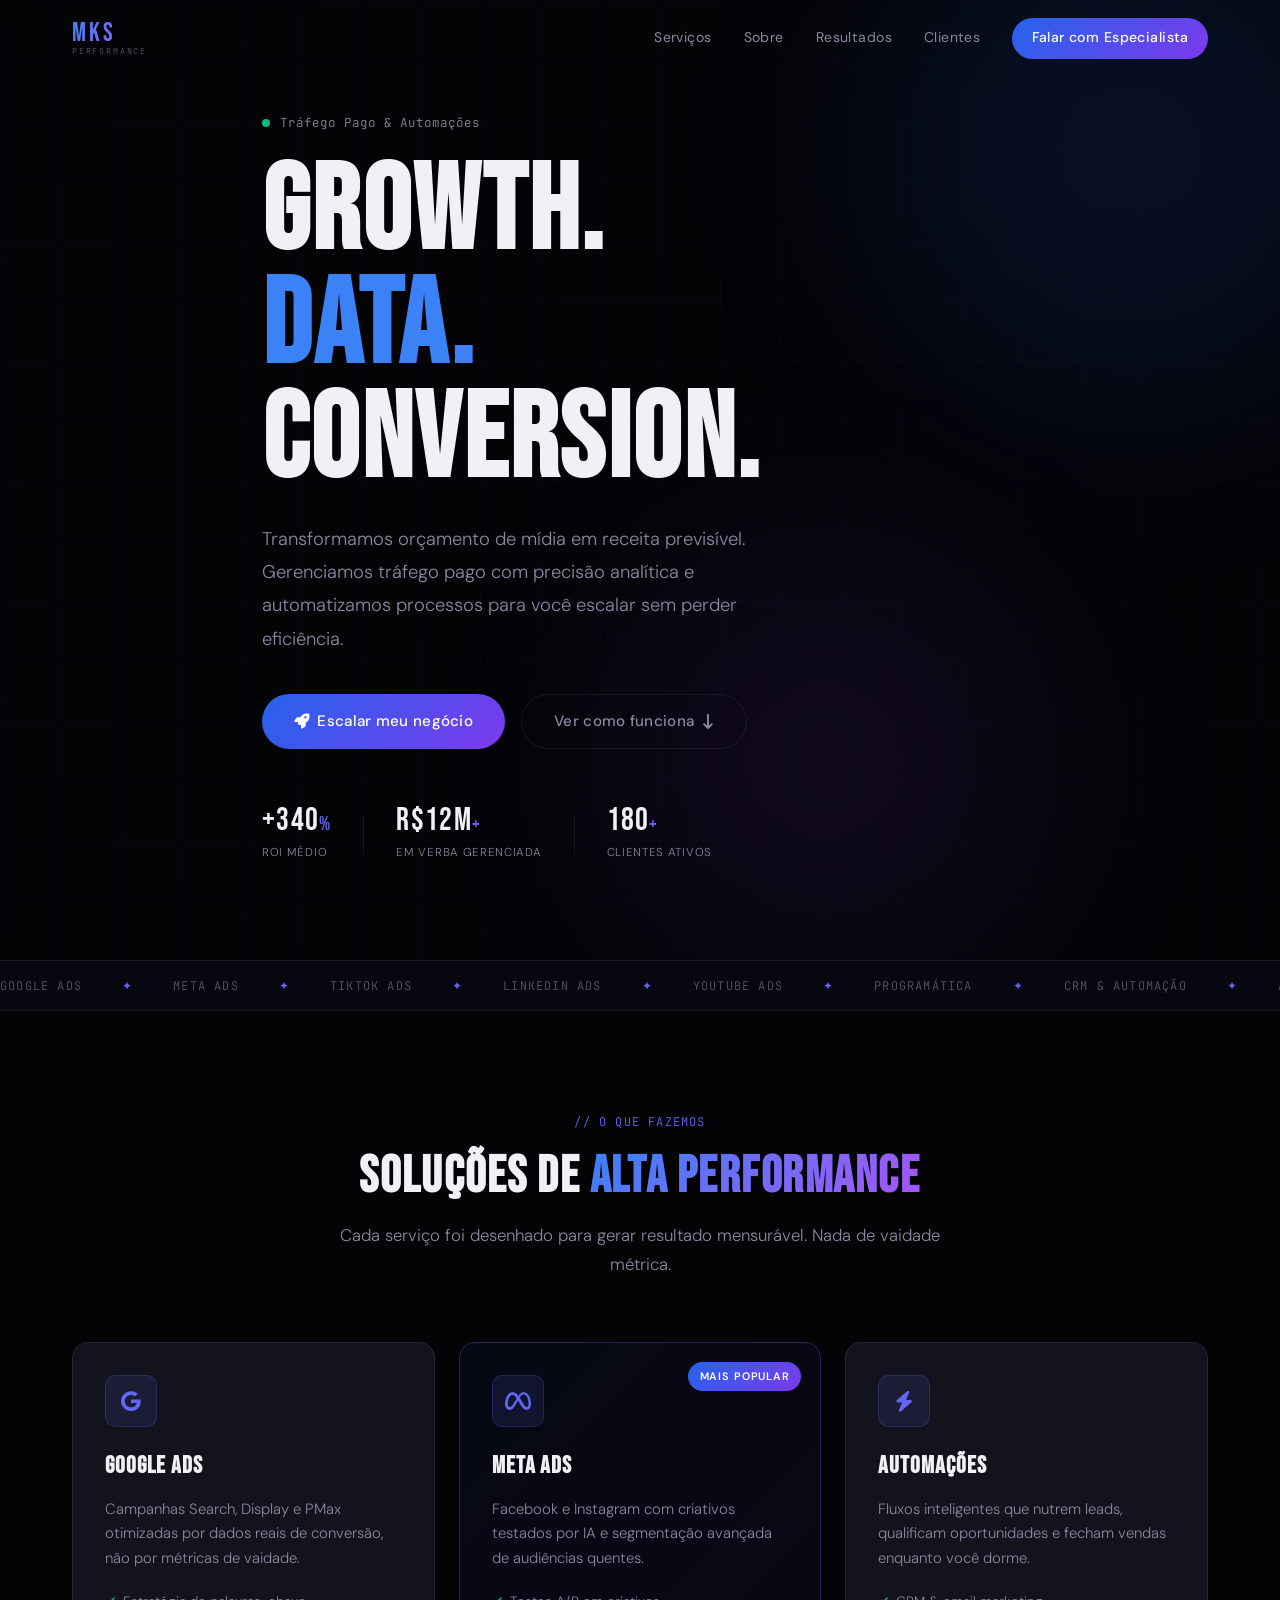
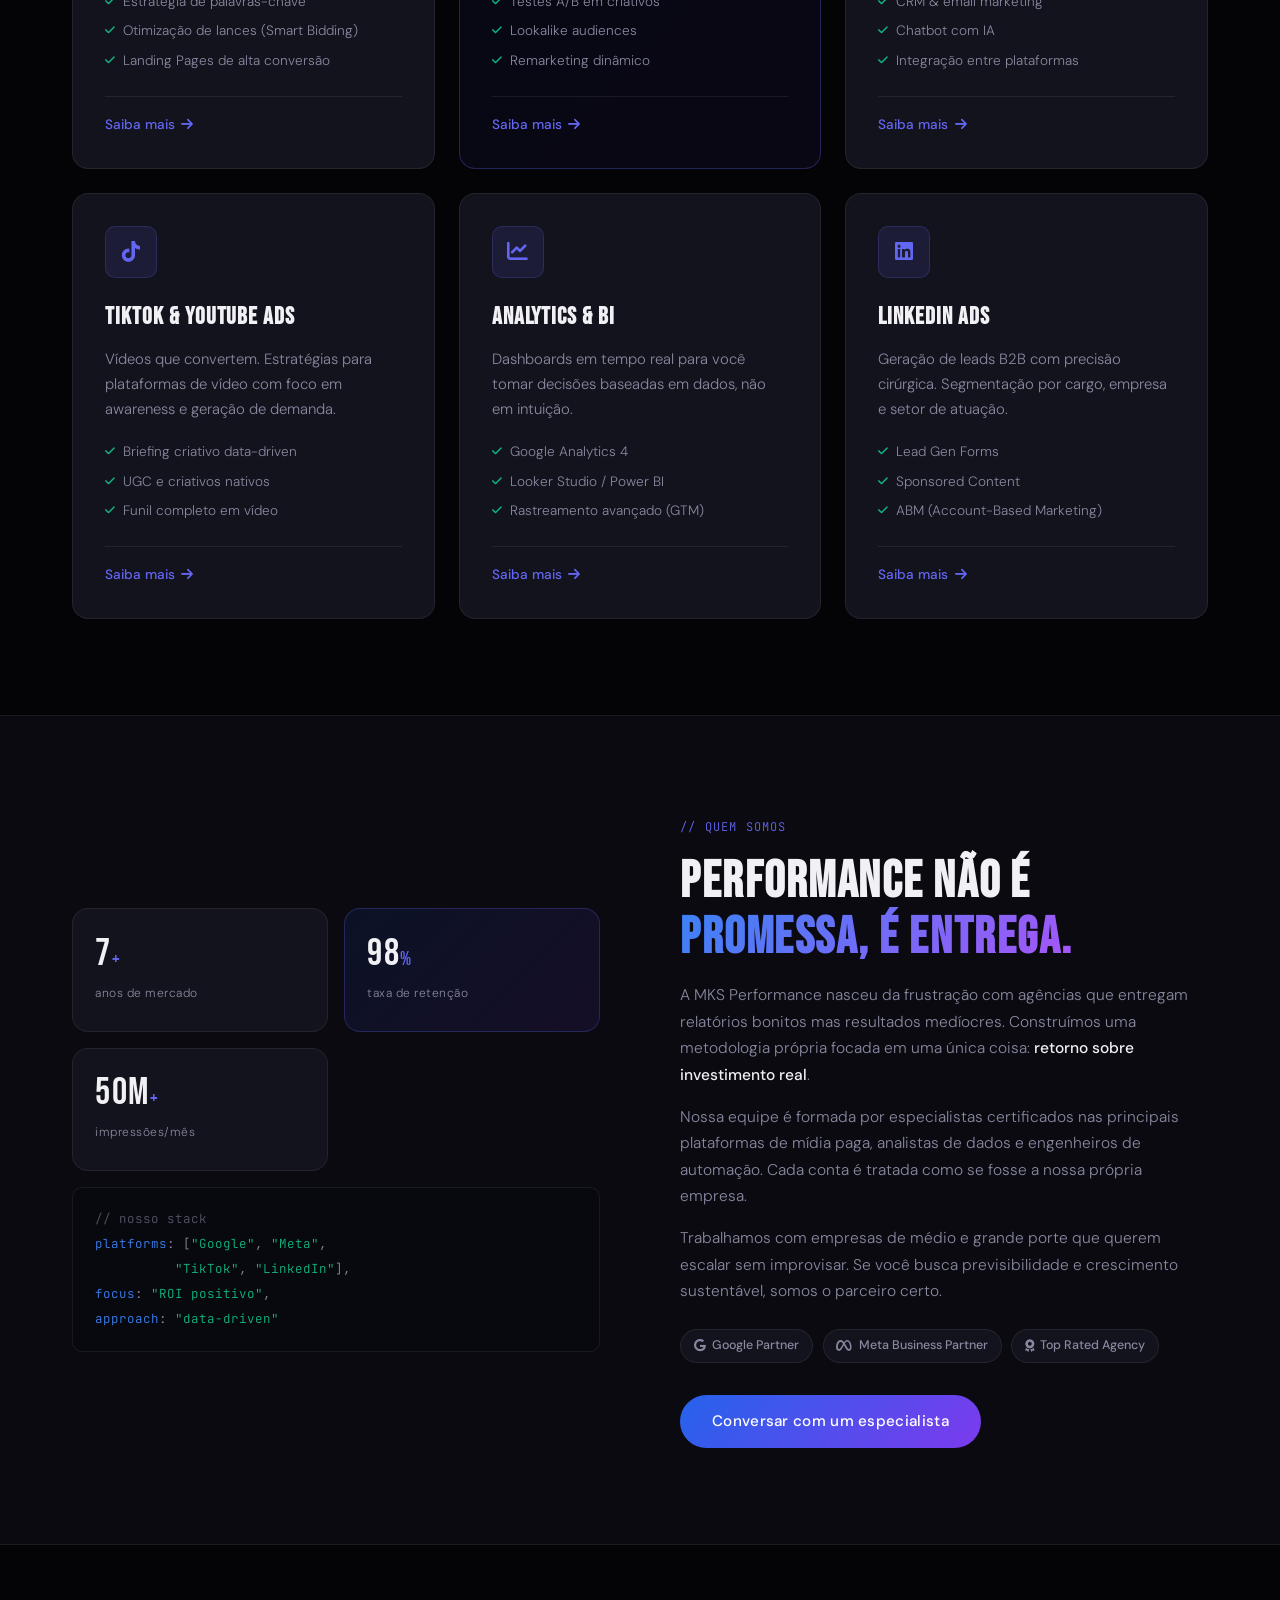
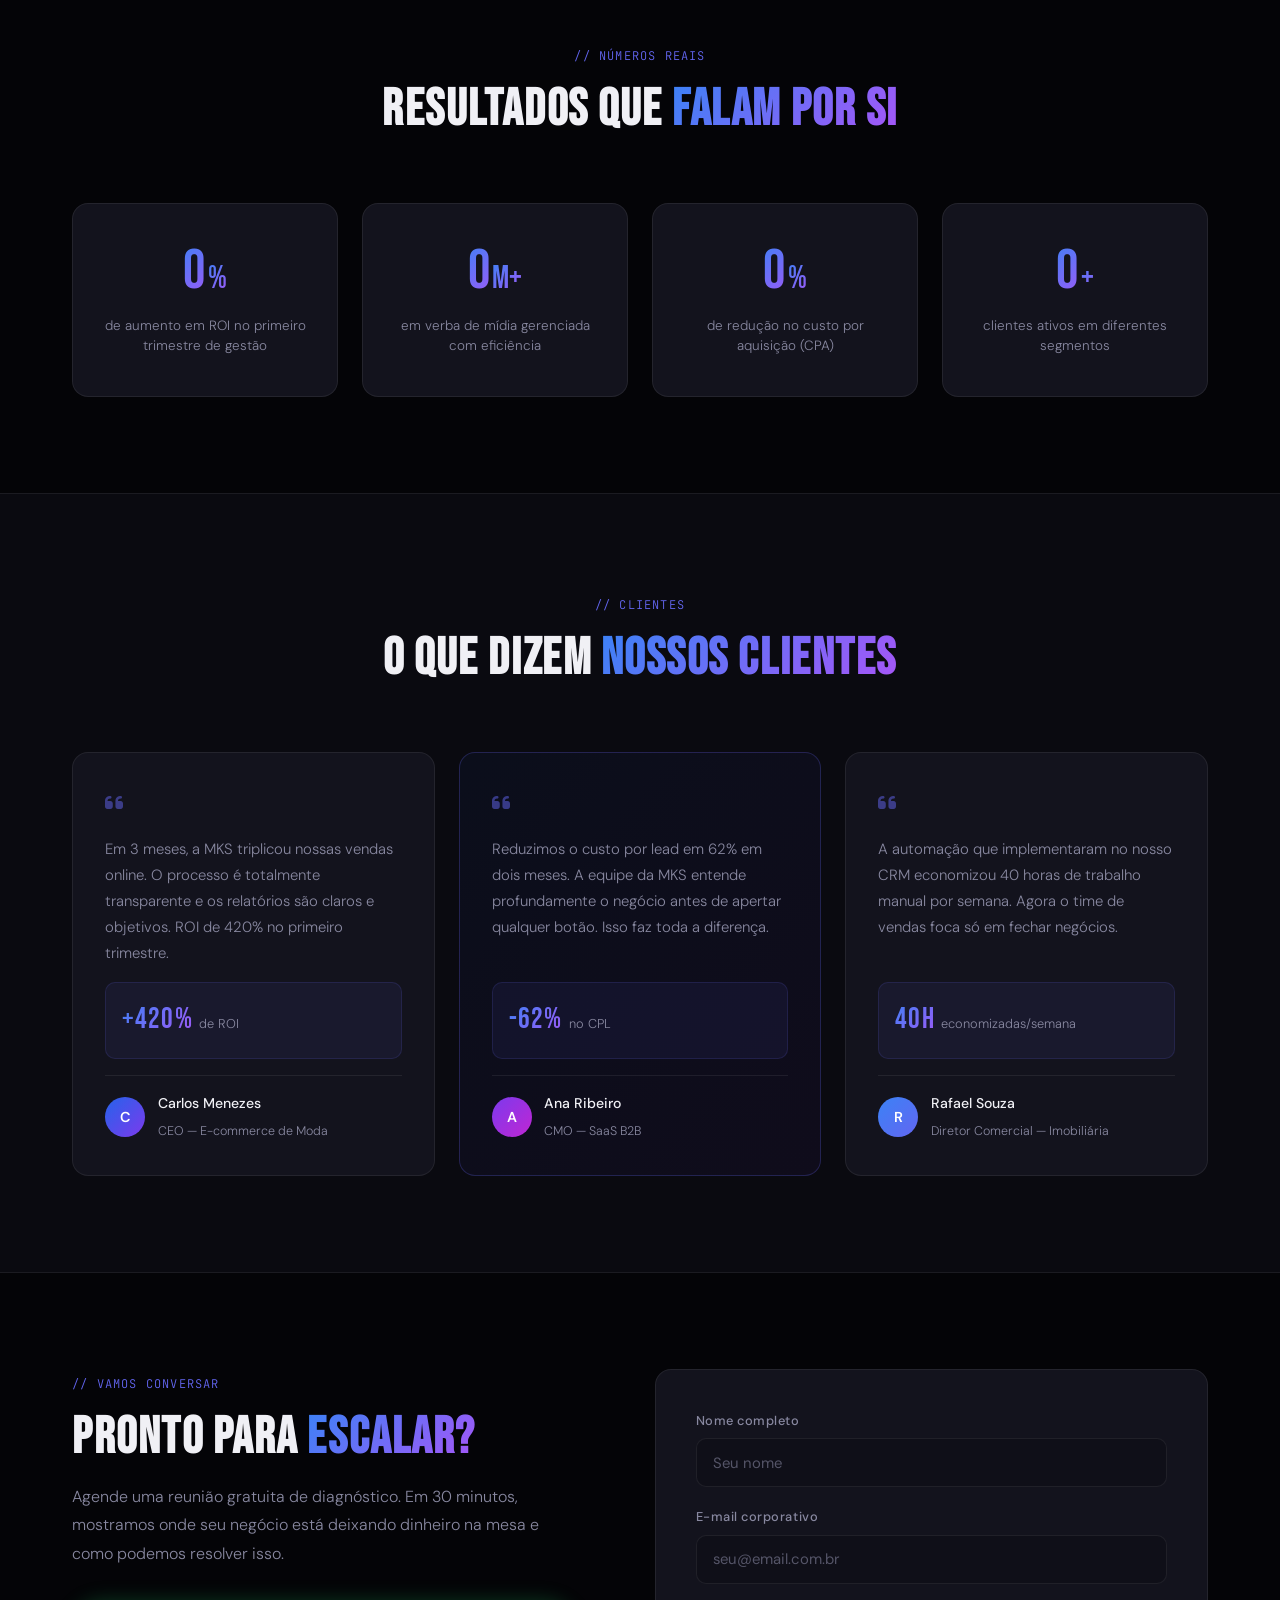
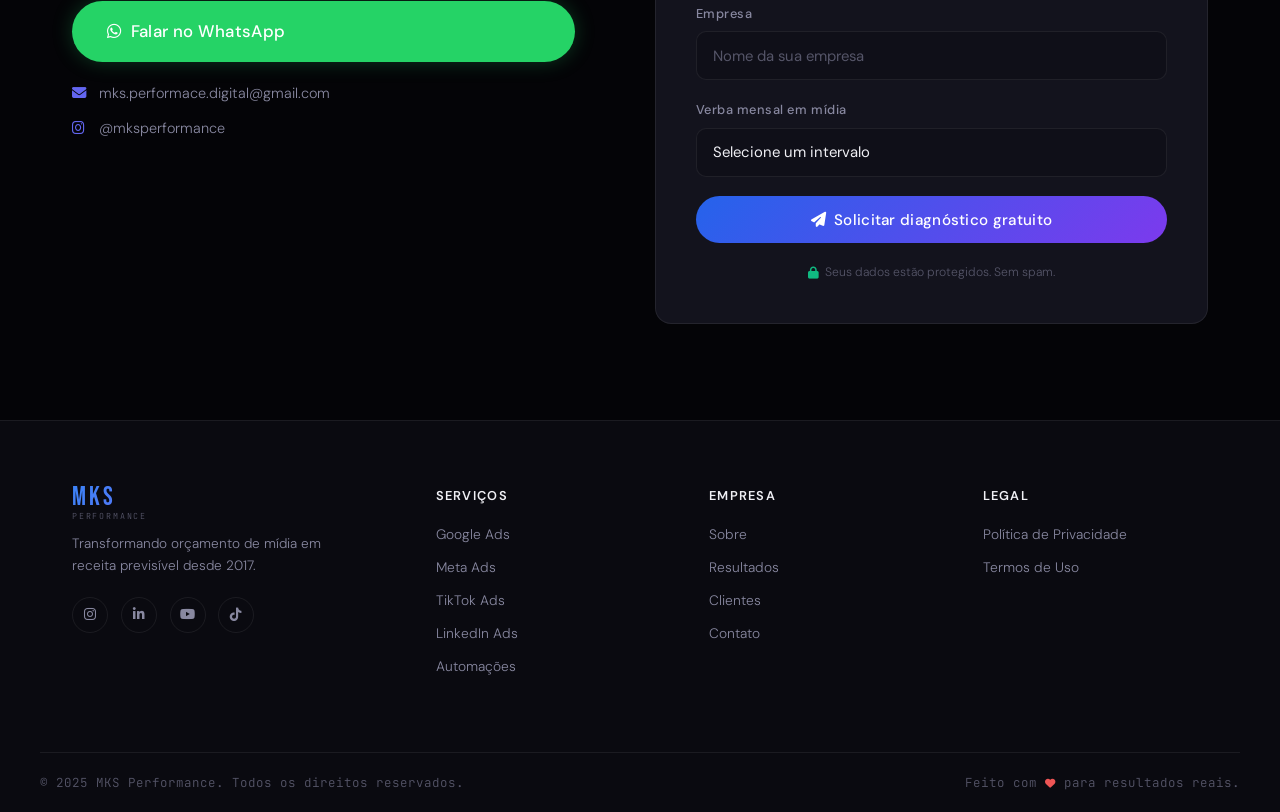
==== index.html @ ebc64971 "Primeiro Commiti" ====
<!DOCTYPE html>
<html lang="pt-BR">
<head>
  <meta charset="UTF-8" />
  <meta name="viewport" content="width=device-width, initial-scale=1.0" />
  <title>MKS Performance — Growth. Data. Conversion.</title>

  <!-- Google Fonts -->
  <link rel="preconnect" href="https://fonts.googleapis.com" />
  <link rel="preconnect" href="https://fonts.gstatic.com" crossorigin />
  <link href="https://fonts.googleapis.com/css2?family=Bebas+Neue&family=DM+Sans:ital,wght@0,300;0,400;0,500;0,600;1,300&family=JetBrains+Mono:wght@400;500&display=swap" rel="stylesheet" />

  <!-- Font Awesome -->
  <link rel="stylesheet" href="https://cdnjs.cloudflare.com/ajax/libs/font-awesome/6.5.0/css/all.min.css" />

  <link rel="stylesheet" href="style.css" />
</head>

<body>

  <!-- ========== CANVAS DE PARTÍCULAS ========== -->
  <canvas id="particle-canvas"></canvas>

  <!-- ========== HEADER ========== -->
  <header class="header" id="header">
    <div class="container header__inner">
      <a href="#" class="logo">
        <span class="logo__mark">MKS</span>
        <span class="logo__sub">PERFORMANCE</span>
      </a>

      <nav class="nav" id="nav">
        <a href="#servicos" class="nav__link">Serviços</a>
        <a href="#sobre" class="nav__link">Sobre</a>
        <a href="#resultados" class="nav__link">Resultados</a>
        <a href="#depoimentos" class="nav__link">Clientes</a>
        <a href="#contato" class="nav__link nav__link--cta">Falar com Especialista</a>
      </nav>

      <button class="hamburger" id="hamburger" aria-label="Menu">
        <span></span><span></span><span></span>
      </button>
    </div>
  </header>

  <main>

    <!-- ========== HERO ========== -->
    <section class="hero" id="hero">
      <div class="hero__grid-lines" aria-hidden="true"></div>

      <div class="container hero__content">
        <div class="hero__eyebrow">
          <span class="pulse-dot"></span>
          <span class="mono">Tráfego Pago &amp; Automações</span>
        </div>

        <h1 class="hero__title">
          <span class="title-line" data-text="Growth.">Growth.</span>
          <span class="title-line title-line--accent" data-text="Data.">Data.</span>
          <span class="title-line" data-text="Conversion.">Conversion.</span>
        </h1>

        <p class="hero__sub">
          Transformamos orçamento de mídia em receita previsível. Gerenciamos tráfego pago com
          precisão analítica e automatizamos processos para você escalar sem perder eficiência.
        </p>

        <div class="hero__actions">
          <a href="#contato" class="btn btn--primary">
            <i class="fa-solid fa-rocket"></i> Escalar meu negócio
          </a>
          <a href="#servicos" class="btn btn--ghost">
            Ver como funciona <i class="fa-solid fa-arrow-down-long"></i>
          </a>
        </div>

        <!-- Métricas flutuantes -->
        <div class="hero__metrics">
          <div class="metric">
            <span class="metric__value">+340<small>%</small></span>
            <span class="metric__label">ROI médio</span>
          </div>
          <div class="metric__divider"></div>
          <div class="metric">
            <span class="metric__value">R$12M<small>+</small></span>
            <span class="metric__label">em verba gerenciada</span>
          </div>
          <div class="metric__divider"></div>
          <div class="metric">
            <span class="metric__value">180<small>+</small></span>
            <span class="metric__label">clientes ativos</span>
          </div>
        </div>
      </div>

      <!-- Decoração -->
      <div class="hero__orb hero__orb--blue" aria-hidden="true"></div>
      <div class="hero__orb hero__orb--purple" aria-hidden="true"></div>
    </section>

    <!-- ========== TICKER / LOGOTAPE ========== -->
    <div class="ticker" aria-hidden="true">
      <div class="ticker__track">
        <span>Google Ads</span><span class="ticker__sep">✦</span>
        <span>Meta Ads</span><span class="ticker__sep">✦</span>
        <span>TikTok Ads</span><span class="ticker__sep">✦</span>
        <span>LinkedIn Ads</span><span class="ticker__sep">✦</span>
        <span>YouTube Ads</span><span class="ticker__sep">✦</span>
        <span>Programática</span><span class="ticker__sep">✦</span>
        <span>CRM & Automação</span><span class="ticker__sep">✦</span>
        <span>Analytics</span><span class="ticker__sep">✦</span>
        <span>Funis de Conversão</span><span class="ticker__sep">✦</span>
        <!-- duplicado para loop -->
        <span>Google Ads</span><span class="ticker__sep">✦</span>
        <span>Meta Ads</span><span class="ticker__sep">✦</span>
        <span>TikTok Ads</span><span class="ticker__sep">✦</span>
        <span>LinkedIn Ads</span><span class="ticker__sep">✦</span>
        <span>YouTube Ads</span><span class="ticker__sep">✦</span>
        <span>Programática</span><span class="ticker__sep">✦</span>
        <span>CRM & Automação</span><span class="ticker__sep">✦</span>
        <span>Analytics</span><span class="ticker__sep">✦</span>
        <span>Funis de Conversão</span><span class="ticker__sep">✦</span>
      </div>
    </div>

    <!-- ========== SERVIÇOS ========== -->
    <section class="services" id="servicos">
      <div class="container">
        <div class="section-header">
          <span class="section-tag mono">// o que fazemos</span>
          <h2 class="section-title">Soluções de <span class="gradient-text">alta performance</span></h2>
          <p class="section-desc">Cada serviço foi desenhado para gerar resultado mensurável. Nada de vaidade métrica.</p>
        </div>

        <div class="services__grid">

          <article class="card card--service">
            <div class="card__icon">
              <i class="fa-brands fa-google"></i>
            </div>
            <h3 class="card__title">Google Ads</h3>
            <p class="card__desc">Campanhas Search, Display e PMax otimizadas por dados reais de conversão, não por métricas de vaidade.</p>
            <ul class="card__list">
              <li><i class="fa-solid fa-check"></i> Estratégia de palavras-chave</li>
              <li><i class="fa-solid fa-check"></i> Otimização de lances (Smart Bidding)</li>
              <li><i class="fa-solid fa-check"></i> Landing Pages de alta conversão</li>
            </ul>
            <div class="card__footer">
              <a href="#contato" class="card__link">Saiba mais <i class="fa-solid fa-arrow-right"></i></a>
            </div>
          </article>

          <article class="card card--service card--featured">
            <div class="card__badge">Mais popular</div>
            <div class="card__icon">
              <i class="fa-brands fa-meta"></i>
            </div>
            <h3 class="card__title">Meta Ads</h3>
            <p class="card__desc">Facebook e Instagram com criativos testados por IA e segmentação avançada de audiências quentes.</p>
            <ul class="card__list">
              <li><i class="fa-solid fa-check"></i> Testes A/B em criativos</li>
              <li><i class="fa-solid fa-check"></i> Lookalike audiences</li>
              <li><i class="fa-solid fa-check"></i> Remarketing dinâmico</li>
            </ul>
            <div class="card__footer">
              <a href="#contato" class="card__link">Saiba mais <i class="fa-solid fa-arrow-right"></i></a>
            </div>
          </article>

          <article class="card card--service">
            <div class="card__icon">
              <i class="fa-solid fa-bolt"></i>
            </div>
            <h3 class="card__title">Automações</h3>
            <p class="card__desc">Fluxos inteligentes que nutrem leads, qualificam oportunidades e fecham vendas enquanto você dorme.</p>
            <ul class="card__list">
              <li><i class="fa-solid fa-check"></i> CRM & email marketing</li>
              <li><i class="fa-solid fa-check"></i> Chatbot com IA</li>
              <li><i class="fa-solid fa-check"></i> Integração entre plataformas</li>
            </ul>
            <div class="card__footer">
              <a href="#contato" class="card__link">Saiba mais <i class="fa-solid fa-arrow-right"></i></a>
            </div>
          </article>

          <article class="card card--service">
            <div class="card__icon">
              <i class="fa-brands fa-tiktok"></i>
            </div>
            <h3 class="card__title">TikTok & YouTube Ads</h3>
            <p class="card__desc">Vídeos que convertem. Estratégias para plataformas de vídeo com foco em awareness e geração de demanda.</p>
            <ul class="card__list">
              <li><i class="fa-solid fa-check"></i> Briefing criativo data-driven</li>
              <li><i class="fa-solid fa-check"></i> UGC e criativos nativos</li>
              <li><i class="fa-solid fa-check"></i> Funil completo em vídeo</li>
            </ul>
            <div class="card__footer">
              <a href="#contato" class="card__link">Saiba mais <i class="fa-solid fa-arrow-right"></i></a>
            </div>
          </article>

          <article class="card card--service">
            <div class="card__icon">
              <i class="fa-solid fa-chart-line"></i>
            </div>
            <h3 class="card__title">Analytics & BI</h3>
            <p class="card__desc">Dashboards em tempo real para você tomar decisões baseadas em dados, não em intuição.</p>
            <ul class="card__list">
              <li><i class="fa-solid fa-check"></i> Google Analytics 4</li>
              <li><i class="fa-solid fa-check"></i> Looker Studio / Power BI</li>
              <li><i class="fa-solid fa-check"></i> Rastreamento avançado (GTM)</li>
            </ul>
            <div class="card__footer">
              <a href="#contato" class="card__link">Saiba mais <i class="fa-solid fa-arrow-right"></i></a>
            </div>
          </article>

          <article class="card card--service">
            <div class="card__icon">
              <i class="fa-brands fa-linkedin"></i>
            </div>
            <h3 class="card__title">LinkedIn Ads</h3>
            <p class="card__desc">Geração de leads B2B com precisão cirúrgica. Segmentação por cargo, empresa e setor de atuação.</p>
            <ul class="card__list">
              <li><i class="fa-solid fa-check"></i> Lead Gen Forms</li>
              <li><i class="fa-solid fa-check"></i> Sponsored Content</li>
              <li><i class="fa-solid fa-check"></i> ABM (Account-Based Marketing)</li>
            </ul>
            <div class="card__footer">
              <a href="#contato" class="card__link">Saiba mais <i class="fa-solid fa-arrow-right"></i></a>
            </div>
          </article>

        </div>
      </div>
    </section>

    <!-- ========== SOBRE ========== -->
    <section class="about" id="sobre">
      <div class="container about__inner">
        <div class="about__visual">
          <div class="about__stat-block">
            <span class="stat-num">7<small>+</small></span>
            <span class="stat-lbl">anos de mercado</span>
          </div>
          <div class="about__stat-block about__stat-block--accent">
            <span class="stat-num">98<small>%</small></span>
            <span class="stat-lbl">taxa de retenção</span>
          </div>
          <div class="about__stat-block">
            <span class="stat-num">50M<small>+</small></span>
            <span class="stat-lbl">impressões/mês</span>
          </div>
          <div class="about__code-snippet mono">
            <span class="code-comment">// nosso stack</span><br/>
            <span class="code-key">platforms</span>: [<span class="code-val">"Google"</span>, <span class="code-val">"Meta"</span>,<br/>
            &nbsp;&nbsp;&nbsp;&nbsp;&nbsp;&nbsp;&nbsp;&nbsp;&nbsp;&nbsp;<span class="code-val">"TikTok"</span>, <span class="code-val">"LinkedIn"</span>],<br/>
            <span class="code-key">focus</span>: <span class="code-val">"ROI positivo"</span>,<br/>
            <span class="code-key">approach</span>: <span class="code-val">"data-driven"</span>
          </div>
        </div>

        <div class="about__text">
          <span class="section-tag mono">// quem somos</span>
          <h2 class="section-title">Performance não é<br/><span class="gradient-text">promessa, é entrega.</span></h2>
          <p>A MKS Performance nasceu da frustração com agências que entregam relatórios bonitos mas resultados medíocres. Construímos uma metodologia própria focada em uma única coisa: <strong>retorno sobre investimento real</strong>.</p>
          <p>Nossa equipe é formada por especialistas certificados nas principais plataformas de mídia paga, analistas de dados e engenheiros de automação. Cada conta é tratada como se fosse a nossa própria empresa.</p>
          <p>Trabalhamos com empresas de médio e grande porte que querem escalar sem improvisar. Se você busca previsibilidade e crescimento sustentável, somos o parceiro certo.</p>

          <div class="about__badges">
            <span class="badge"><i class="fa-brands fa-google"></i> Google Partner</span>
            <span class="badge"><i class="fa-brands fa-meta"></i> Meta Business Partner</span>
            <span class="badge"><i class="fa-solid fa-award"></i> Top Rated Agency</span>
          </div>

          <a href="#contato" class="btn btn--primary">Conversar com um especialista</a>
        </div>
      </div>
    </section>

    <!-- ========== RESULTADOS ========== -->
    <section class="results" id="resultados">
      <div class="container">
        <div class="section-header">
          <span class="section-tag mono">// números reais</span>
          <h2 class="section-title">Resultados que <span class="gradient-text">falam por si</span></h2>
        </div>

        <div class="results__grid">
          <div class="result-card">
            <span class="result-card__num counter" data-target="340">0</span><span class="result-card__unit">%</span>
            <p class="result-card__desc">de aumento em ROI no primeiro trimestre de gestão</p>
          </div>
          <div class="result-card">
            <span class="result-card__num counter" data-target="12">0</span><span class="result-card__unit">M+</span>
            <p class="result-card__desc">em verba de mídia gerenciada com eficiência</p>
          </div>
          <div class="result-card">
            <span class="result-card__num counter" data-target="68">0</span><span class="result-card__unit">%</span>
            <p class="result-card__desc">de redução no custo por aquisição (CPA)</p>
          </div>
          <div class="result-card">
            <span class="result-card__num counter" data-target="180">0</span><span class="result-card__unit">+</span>
            <p class="result-card__desc">clientes ativos em diferentes segmentos</p>
          </div>
        </div>
      </div>
    </section>

    <!-- ========== DEPOIMENTOS ========== -->
    <section class="testimonials" id="depoimentos">
      <div class="container">
        <div class="section-header">
          <span class="section-tag mono">// clientes</span>
          <h2 class="section-title">O que dizem <span class="gradient-text">nossos clientes</span></h2>
        </div>

        <div class="testimonials__grid">

          <blockquote class="testi-card">
            <div class="testi-card__quote"><i class="fa-solid fa-quote-left"></i></div>
            <p class="testi-card__text">Em 3 meses, a MKS triplicou nossas vendas online. O processo é totalmente transparente e os relatórios são claros e objetivos. ROI de 420% no primeiro trimestre.</p>
            <div class="testi-card__result">
              <span class="testi-result-num">+420%</span>
              <span class="testi-result-lbl">de ROI</span>
            </div>
            <footer class="testi-card__author">
              <div class="testi-avatar">C</div>
              <div>
                <strong>Carlos Menezes</strong>
                <span>CEO — E-commerce de Moda</span>
              </div>
            </footer>
          </blockquote>

          <blockquote class="testi-card testi-card--featured">
            <div class="testi-card__quote"><i class="fa-solid fa-quote-left"></i></div>
            <p class="testi-card__text">Reduzimos o custo por lead em 62% em dois meses. A equipe da MKS entende profundamente o negócio antes de apertar qualquer botão. Isso faz toda a diferença.</p>
            <div class="testi-card__result">
              <span class="testi-result-num">-62%</span>
              <span class="testi-result-lbl">no CPL</span>
            </div>
            <footer class="testi-card__author">
              <div class="testi-avatar testi-avatar--purple">A</div>
              <div>
                <strong>Ana Ribeiro</strong>
                <span>CMO — SaaS B2B</span>
              </div>
            </footer>
          </blockquote>

          <blockquote class="testi-card">
            <div class="testi-card__quote"><i class="fa-solid fa-quote-left"></i></div>
            <p class="testi-card__text">A automação que implementaram no nosso CRM economizou 40 horas de trabalho manual por semana. Agora o time de vendas foca só em fechar negócios.</p>
            <div class="testi-card__result">
              <span class="testi-result-num">40h</span>
              <span class="testi-result-lbl">economizadas/semana</span>
            </div>
            <footer class="testi-card__author">
              <div class="testi-avatar testi-avatar--blue">R</div>
              <div>
                <strong>Rafael Souza</strong>
                <span>Diretor Comercial — Imobiliária</span>
              </div>
            </footer>
          </blockquote>

        </div>
      </div>
    </section>

    <!-- ========== CONTATO ========== -->
    <section class="contact" id="contato">
      <div class="container contact__inner">
        <div class="contact__info">
          <span class="section-tag mono">// vamos conversar</span>
          <h2 class="section-title">Pronto para <span class="gradient-text">escalar?</span></h2>
          <p>Agende uma reunião gratuita de diagnóstico. Em 30 minutos, mostramos onde seu negócio está deixando dinheiro na mesa e como podemos resolver isso.</p>

          <div class="contact__channels">
            <a href="https://wa.me/5511971608644" class="btn btn--whatsapp" target="_blank" rel="noopener">
              <i class="fa-brands fa-whatsapp"></i> Falar no WhatsApp
            </a>
            <div class="contact__info-items">
              <div class="contact__info-item">
                <i class="fa-solid fa-envelope"></i>
                <span>mks.performace.digital@gmail.com</span>
              </div>
              <div class="contact__info-item">
                <i class="fa-brands fa-instagram"></i>
                <span>@mksperformance</span>
              </div>
            </div>
          </div>
        </div>

        <form class="contact__form" id="contactForm" novalidate>
          <div class="form-group">
            <label for="nome" class="form-label">Nome completo</label>
            <input type="text" id="nome" name="nome" class="form-input" placeholder="Seu nome" required />
          </div>
          <div class="form-group">
            <label for="email" class="form-label">E-mail corporativo</label>
            <input type="email" id="email" name="email" class="form-input" placeholder="seu@email.com.br" required />
          </div>
          <div class="form-group">
            <label for="empresa" class="form-label">Empresa</label>
            <input type="text" id="empresa" name="empresa" class="form-input" placeholder="Nome da sua empresa" />
          </div>
          <div class="form-group">
            <label for="verba" class="form-label">Verba mensal em mídia</label>
            <select id="verba" name="verba" class="form-input form-select">
              <option value="" disabled selected>Selecione um intervalo</option>
              <option>R$ 1.000 – R$ 5.000</option>
              <option>R$ 5.000 – R$ 20.000</option>
              <option>R$ 20.000 – R$ 50.000</option>
              <option>Acima de R$ 50.000</option>
            </select>
          </div>
          <button type="submit" class="btn btn--primary btn--full">
            <i class="fa-solid fa-paper-plane"></i> Solicitar diagnóstico gratuito
          </button>
          <p class="form-note"><i class="fa-solid fa-lock"></i> Seus dados estão protegidos. Sem spam.</p>
        </form>
      </div>
    </section>

  </main>

  <!-- ========== FOOTER ========== -->
  <footer class="footer">
    <div class="container footer__inner">
      <div class="footer__brand">
        <a href="#" class="logo">
          <span class="logo__mark">MKS</span>
          <span class="logo__sub">PERFORMANCE</span>
        </a>
        <p>Transformando orçamento de mídia em receita previsível desde 2017.</p>
        <div class="footer__social">
          <a href="#" aria-label="Instagram"><i class="fa-brands fa-instagram"></i></a>
          <a href="#" aria-label="LinkedIn"><i class="fa-brands fa-linkedin-in"></i></a>
          <a href="#" aria-label="YouTube"><i class="fa-brands fa-youtube"></i></a>
          <a href="#" aria-label="TikTok"><i class="fa-brands fa-tiktok"></i></a>
        </div>
      </div>

      <nav class="footer__nav">
        <div class="footer__col">
          <h4>Serviços</h4>
          <a href="#servicos">Google Ads</a>
          <a href="#servicos">Meta Ads</a>
          <a href="#servicos">TikTok Ads</a>
          <a href="#servicos">LinkedIn Ads</a>
          <a href="#servicos">Automações</a>
        </div>
        <div class="footer__col">
          <h4>Empresa</h4>
          <a href="#sobre">Sobre</a>
          <a href="#resultados">Resultados</a>
          <a href="#depoimentos">Clientes</a>
          <a href="#contato">Contato</a>
        </div>
        <div class="footer__col">
          <h4>Legal</h4>
          <a href="#">Política de Privacidade</a>
          <a href="#">Termos de Uso</a>
        </div>
      </nav>
    </div>

    <div class="footer__bottom container">
      <span class="mono">© 2025 MKS Performance. Todos os direitos reservados.</span>
      <span class="mono footer__credit">Feito com <i class="fa-solid fa-heart"></i> para resultados reais.</span>
    </div>
  </footer>

  <script src="script.js"></script>
</body>
</html>
---- style.css ----
/* ============================================================
   MKS PERFORMANCE — style.css
   Tema: Dark Premium / Tech / Performance
   ============================================================ */

/* ---------- RESET & BASE ---------- */
*, *::before, *::after { box-sizing: border-box; margin: 0; padding: 0; }
html { scroll-behavior: smooth; font-size: 16px; }
body {
  background: var(--bg);
  color: var(--text);
  font-family: var(--font-body);
  font-weight: 300;
  line-height: 1.7;
  overflow-x: hidden;
  -webkit-font-smoothing: antialiased;
}
a { text-decoration: none; color: inherit; }
img { max-width: 100%; display: block; }
ul { list-style: none; }

/* ---------- CSS VARIABLES ---------- */
:root {
  /* Cores */
  --bg:           #040407;
  --bg-2:         #0a0a10;
  --bg-3:         #0f0f18;
  --surface:      #13131d;
  --surface-2:    #1a1a27;
  --border:       rgba(255,255,255,0.07);
  --border-focus: rgba(99,102,241,0.5);

  --text:         #f0f0f5;
  --text-muted:   #8888a0;
  --text-dim:     #555568;

  --blue:         #2563eb;
  --blue-light:   #3b82f6;
  --blue-glow:    rgba(37,99,235,0.35);
  --purple:       #7c3aed;
  --purple-light: #a855f7;
  --purple-glow:  rgba(124,58,237,0.35);
  --accent:       #6366f1; /* indigo — meio-termo elegante */
  --accent-glow:  rgba(99,102,241,0.3);

  --green:        #10b981;
  --whatsapp:     #25d366;

  /* Tipografia */
  --font-display: 'Bebas Neue', 'Impact', sans-serif;
  --font-body:    'DM Sans', sans-serif;
  --font-mono:    'JetBrains Mono', monospace;

  /* Espaçamento */
  --space-xs:  0.5rem;
  --space-sm:  1rem;
  --space-md:  2rem;
  --space-lg:  4rem;
  --space-xl:  6rem;
  --space-2xl: 9rem;

  /* Layout */
  --max-w:   1200px;
  --radius:  10px;
  --radius-lg: 16px;
  --radius-full: 9999px;

  /* Sombras */
  --shadow-sm: 0 2px 12px rgba(0,0,0,0.5);
  --shadow-md: 0 8px 32px rgba(0,0,0,0.6);
  --shadow-glow-blue:   0 0 24px rgba(37,99,235,0.25), 0 0 64px rgba(37,99,235,0.1);
  --shadow-glow-purple: 0 0 24px rgba(124,58,237,0.25), 0 0 64px rgba(124,58,237,0.1);
  --shadow-glow-accent: 0 0 20px rgba(99,102,241,0.3);

  /* Transições */
  --ease: cubic-bezier(0.4, 0, 0.2, 1);
  --ease-spring: cubic-bezier(0.34, 1.56, 0.64, 1);
}

/* ---------- PARTICLE CANVAS ---------- */
#particle-canvas {
  position: fixed;
  top: 0; left: 0;
  width: 100%; height: 100%;
  pointer-events: none;
  z-index: 0;
  opacity: 0.5;
}

/* ---------- UTILITÁRIOS ---------- */
.container {
  width: 100%;
  max-width: var(--max-w);
  margin: 0 auto;
  padding: 0 var(--space-md);
}

.mono { font-family: var(--font-mono); font-size: 0.78rem; letter-spacing: 0.08em; }

.gradient-text {
  background: linear-gradient(135deg, var(--blue-light), var(--purple-light));
  -webkit-background-clip: text;
  -webkit-text-fill-color: transparent;
  background-clip: text;
}

.section-tag {
  display: inline-block;
  color: var(--accent);
  font-size: 0.75rem;
  letter-spacing: 0.1em;
  text-transform: uppercase;
  margin-bottom: var(--space-sm);
}

.section-header {
  text-align: center;
  max-width: 640px;
  margin: 0 auto var(--space-lg);
}

.section-title {
  font-family: var(--font-display);
  font-size: clamp(2rem, 5vw, 3.2rem);
  letter-spacing: 0.03em;
  line-height: 1.1;
  margin-bottom: var(--space-sm);
  color: var(--text);
}

.section-desc {
  color: var(--text-muted);
  font-size: 1.05rem;
}

/* ---------- BOTÕES ---------- */
.btn {
  display: inline-flex;
  align-items: center;
  gap: 0.5rem;
  padding: 0.85rem 2rem;
  border-radius: var(--radius-full);
  font-family: var(--font-body);
  font-weight: 500;
  font-size: 0.95rem;
  letter-spacing: 0.02em;
  cursor: pointer;
  border: none;
  transition: all 0.25s var(--ease);
  position: relative;
  overflow: hidden;
}

.btn--primary {
  background: linear-gradient(135deg, var(--blue), var(--purple));
  color: #fff;
  box-shadow: 0 0 0 0 var(--accent-glow);
}
.btn--primary::before {
  content: '';
  position: absolute;
  inset: 0;
  background: linear-gradient(135deg, var(--blue-light), var(--purple-light));
  opacity: 0;
  transition: opacity 0.25s;
}
.btn--primary:hover { box-shadow: var(--shadow-glow-accent), 0 8px 24px rgba(0,0,0,0.4); transform: translateY(-2px); }
.btn--primary:hover::before { opacity: 1; }
.btn--primary > * { position: relative; z-index: 1; }
.btn--primary i { position: relative; z-index: 1; }
/* Fix text & icon over ::before overlay */
.btn--primary { isolation: isolate; }

.btn--ghost {
  background: transparent;
  color: var(--text-muted);
  border: 1px solid var(--border);
}
.btn--ghost:hover { border-color: var(--accent); color: var(--text); background: rgba(99,102,241,0.06); }

.btn--whatsapp {
  background: var(--whatsapp);
  color: #fff;
  font-size: 1.05rem;
  padding: 1rem 2.2rem;
  box-shadow: 0 0 20px rgba(37,211,102,0.25);
}
.btn--whatsapp:hover { box-shadow: 0 0 32px rgba(37,211,102,0.4); transform: translateY(-2px); }

.btn--full { width: 100%; justify-content: center; }

/* ---------- PULSE DOT ---------- */
.pulse-dot {
  display: inline-block;
  width: 8px; height: 8px;
  border-radius: 50%;
  background: var(--green);
  box-shadow: 0 0 0 0 rgba(16,185,129,0.5);
  animation: pulse 2s infinite;
}
@keyframes pulse {
  0%   { box-shadow: 0 0 0 0 rgba(16,185,129,0.5); }
  70%  { box-shadow: 0 0 0 8px rgba(16,185,129,0); }
  100% { box-shadow: 0 0 0 0 rgba(16,185,129,0); }
}

/* ============================================================
   HEADER
   ============================================================ */
.header {
  position: fixed;
  top: 0; left: 0; right: 0;
  z-index: 100;
  padding: 1.1rem 0;
  transition: background 0.3s, border-color 0.3s, padding 0.3s;
  border-bottom: 1px solid transparent;
}
.header.scrolled {
  background: rgba(4,4,7,0.88);
  backdrop-filter: blur(16px);
  -webkit-backdrop-filter: blur(16px);
  border-color: var(--border);
  padding: 0.8rem 0;
}

.header__inner {
  display: flex;
  align-items: center;
  justify-content: space-between;
  gap: var(--space-md);
}

/* Logo */
.logo { display: flex; flex-direction: column; line-height: 1; }
.logo__mark {
  font-family: var(--font-display);
  font-size: 1.6rem;
  letter-spacing: 0.12em;
  background: linear-gradient(135deg, var(--blue-light), var(--purple-light));
  -webkit-background-clip: text;
  -webkit-text-fill-color: transparent;
  background-clip: text;
}
.logo__sub {
  font-family: var(--font-mono);
  font-size: 0.52rem;
  letter-spacing: 0.22em;
  color: var(--text-dim);
  text-transform: uppercase;
  margin-top: 1px;
}

/* Nav */
.nav {
  display: flex;
  align-items: center;
  gap: var(--space-md);
}
.nav__link {
  font-size: 0.88rem;
  font-weight: 400;
  color: var(--text-muted);
  letter-spacing: 0.03em;
  transition: color 0.2s;
  position: relative;
}
.nav__link::after {
  content: '';
  position: absolute;
  bottom: -3px; left: 0; right: 0;
  height: 1px;
  background: var(--accent);
  transform: scaleX(0);
  transition: transform 0.2s var(--ease);
}
.nav__link:hover { color: var(--text); }
.nav__link:hover::after { transform: scaleX(1); }
.nav__link--cta {
  background: linear-gradient(135deg, var(--blue), var(--purple));
  color: #fff;
  padding: 0.55rem 1.2rem;
  border-radius: var(--radius-full);
  font-weight: 500;
  transition: box-shadow 0.25s, transform 0.25s;
}
.nav__link--cta::after { display: none; }
.nav__link--cta:hover { color: #fff; box-shadow: var(--shadow-glow-accent); transform: translateY(-1px); }

/* Hamburger */
.hamburger {
  display: none;
  flex-direction: column;
  gap: 5px;
  background: none;
  border: none;
  cursor: pointer;
  padding: 4px;
}
.hamburger span {
  display: block;
  width: 22px; height: 2px;
  background: var(--text);
  border-radius: 2px;
  transition: all 0.3s;
}

/* ============================================================
   HERO
   ============================================================ */
.hero {
  position: relative;
  min-height: 100vh;
  display: flex;
  align-items: center;
  padding-top: 7rem;
  padding-bottom: var(--space-xl);
  overflow: hidden;
}

/* Grid lines background */
.hero__grid-lines {
  position: absolute;
  inset: 0;
  background-image:
    linear-gradient(rgba(99,102,241,0.04) 1px, transparent 1px),
    linear-gradient(90deg, rgba(99,102,241,0.04) 1px, transparent 1px);
  background-size: 60px 60px;
  mask-image: radial-gradient(ellipse 80% 80% at 50% 50%, black 20%, transparent 100%);
}

.hero__content {
  position: relative;
  z-index: 2;
  max-width: 820px;
}

.hero__eyebrow {
  display: flex;
  align-items: center;
  gap: 0.6rem;
  margin-bottom: 1.4rem;
  color: var(--text-muted);
}

.hero__title {
  font-family: var(--font-display);
  font-size: clamp(3.5rem, 10vw, 7.5rem);
  line-height: 0.95;
  letter-spacing: 0.02em;
  margin-bottom: 1.6rem;
}
.title-line { display: block; }
.title-line--accent {
  background: linear-gradient(135deg, var(--blue-light) 30%, var(--purple-light));
  -webkit-background-clip: text;
  -webkit-text-fill-color: transparent;
  background-clip: text;
}

.hero__sub {
  font-size: clamp(1rem, 2vw, 1.15rem);
  color: var(--text-muted);
  max-width: 540px;
  margin-bottom: 2.4rem;
  line-height: 1.8;
}

.hero__actions {
  display: flex;
  flex-wrap: wrap;
  gap: 1rem;
  margin-bottom: 3.5rem;
}

/* Métricas */
.hero__metrics {
  display: flex;
  align-items: center;
  gap: 2rem;
  flex-wrap: wrap;
}
.metric { text-align: left; }
.metric__value {
  display: block;
  font-family: var(--font-display);
  font-size: 2rem;
  letter-spacing: 0.04em;
  color: var(--text);
  line-height: 1;
}
.metric__value small { font-size: 1.2rem; color: var(--accent); }
.metric__label { font-size: 0.72rem; color: var(--text-muted); letter-spacing: 0.06em; text-transform: uppercase; }
.metric__divider { width: 1px; height: 40px; background: var(--border); }

/* Orbs */
.hero__orb {
  position: absolute;
  border-radius: 50%;
  filter: blur(100px);
  pointer-events: none;
  z-index: 1;
}
.hero__orb--blue {
  width: 500px; height: 500px;
  background: rgba(37,99,235,0.12);
  top: -100px; right: -100px;
  animation: float 8s ease-in-out infinite;
}
.hero__orb--purple {
  width: 400px; height: 400px;
  background: rgba(124,58,237,0.1);
  bottom: 0; right: 20%;
  animation: float 10s ease-in-out infinite reverse;
}
@keyframes float {
  0%, 100% { transform: translateY(0) scale(1); }
  50%       { transform: translateY(-30px) scale(1.05); }
}

/* ============================================================
   TICKER
   ============================================================ */
.ticker {
  position: relative;
  z-index: 2;
  overflow: hidden;
  border-top: 1px solid var(--border);
  border-bottom: 1px solid var(--border);
  padding: 0.9rem 0;
  background: rgba(99,102,241,0.04);
}
.ticker__track {
  display: flex;
  gap: 2.5rem;
  white-space: nowrap;
  animation: ticker 28s linear infinite;
  font-family: var(--font-mono);
  font-size: 0.75rem;
  letter-spacing: 0.1em;
  text-transform: uppercase;
  color: var(--text-dim);
}
.ticker__sep { color: var(--accent); }
@keyframes ticker {
  from { transform: translateX(0); }
  to   { transform: translateX(-50%); }
}

/* ============================================================
   SERVIÇOS
   ============================================================ */
.services {
  position: relative;
  z-index: 2;
  padding: var(--space-xl) 0;
}

.services__grid {
  display: grid;
  grid-template-columns: repeat(auto-fill, minmax(320px, 1fr));
  gap: 1.5rem;
}

/* Card base */
.card {
  position: relative;
  background: var(--surface);
  border: 1px solid var(--border);
  border-radius: var(--radius-lg);
  padding: 2rem;
  transition: border-color 0.3s, transform 0.3s var(--ease), box-shadow 0.3s;
  overflow: hidden;
}
.card::before {
  content: '';
  position: absolute;
  inset: 0;
  background: radial-gradient(circle at 30% 0%, rgba(99,102,241,0.06) 0%, transparent 60%);
  opacity: 0;
  transition: opacity 0.4s;
}
.card:hover { border-color: rgba(99,102,241,0.4); transform: translateY(-4px); box-shadow: 0 16px 48px rgba(0,0,0,0.4), var(--shadow-glow-accent); }
.card:hover::before { opacity: 1; }

.card--featured {
  border-color: rgba(99,102,241,0.3);
  background: linear-gradient(135deg, rgba(37,99,235,0.06), rgba(124,58,237,0.06));
}
.card--featured:hover { box-shadow: 0 16px 56px rgba(0,0,0,0.5), 0 0 40px rgba(99,102,241,0.2); }

.card__badge {
  position: absolute;
  top: 1.2rem; right: 1.2rem;
  background: linear-gradient(135deg, var(--blue), var(--purple));
  color: #fff;
  font-size: 0.68rem;
  font-weight: 600;
  letter-spacing: 0.08em;
  text-transform: uppercase;
  padding: 0.3rem 0.7rem;
  border-radius: var(--radius-full);
}

.card__icon {
  width: 52px; height: 52px;
  border-radius: var(--radius);
  background: rgba(99,102,241,0.12);
  border: 1px solid rgba(99,102,241,0.2);
  display: flex;
  align-items: center;
  justify-content: center;
  font-size: 1.3rem;
  color: var(--accent);
  margin-bottom: 1.2rem;
  transition: background 0.3s, box-shadow 0.3s;
}
.card:hover .card__icon { background: rgba(99,102,241,0.2); box-shadow: 0 0 20px rgba(99,102,241,0.2); }

.card__title {
  font-family: var(--font-display);
  font-size: 1.5rem;
  letter-spacing: 0.04em;
  margin-bottom: 0.6rem;
}

.card__desc {
  color: var(--text-muted);
  font-size: 0.93rem;
  margin-bottom: 1.2rem;
  line-height: 1.65;
}

.card__list {
  display: flex;
  flex-direction: column;
  gap: 0.4rem;
  margin-bottom: 1.5rem;
}
.card__list li {
  font-size: 0.85rem;
  color: var(--text-muted);
  display: flex;
  align-items: center;
  gap: 0.5rem;
}
.card__list i { color: var(--green); font-size: 0.7rem; }

.card__footer { border-top: 1px solid var(--border); padding-top: 1rem; }
.card__link {
  font-size: 0.85rem;
  font-weight: 500;
  color: var(--accent);
  display: flex;
  align-items: center;
  gap: 0.4rem;
  transition: gap 0.2s;
}
.card__link:hover { gap: 0.7rem; }

/* ============================================================
   SOBRE
   ============================================================ */
.about {
  position: relative;
  z-index: 2;
  padding: var(--space-xl) 0;
  background: var(--bg-2);
  border-top: 1px solid var(--border);
  border-bottom: 1px solid var(--border);
}

.about__inner {
  display: grid;
  grid-template-columns: 1fr 1fr;
  gap: 5rem;
  align-items: center;
}

.about__visual {
  display: grid;
  grid-template-columns: 1fr 1fr;
  gap: 1rem;
}

.about__stat-block {
  background: var(--surface);
  border: 1px solid var(--border);
  border-radius: var(--radius-lg);
  padding: 1.6rem 1.4rem;
  transition: border-color 0.3s;
}
.about__stat-block:hover { border-color: rgba(99,102,241,0.3); }
.about__stat-block--accent {
  background: linear-gradient(135deg, rgba(37,99,235,0.1), rgba(124,58,237,0.1));
  border-color: rgba(99,102,241,0.25);
}

.stat-num {
  display: block;
  font-family: var(--font-display);
  font-size: 2.4rem;
  letter-spacing: 0.04em;
  line-height: 1;
  margin-bottom: 0.3rem;
}
.stat-num small { font-size: 1.2rem; color: var(--accent); }
.stat-lbl { font-size: 0.75rem; color: var(--text-muted); letter-spacing: 0.04em; }

/* Code snippet */
.about__code-snippet {
  grid-column: span 2;
  background: #08080f;
  border: 1px solid var(--border);
  border-radius: var(--radius);
  padding: 1.2rem 1.4rem;
  font-size: 0.78rem;
  line-height: 2;
  color: var(--text-muted);
}
.code-comment { color: var(--text-dim); }
.code-key { color: var(--blue-light); }
.code-val { color: var(--green); }

.about__text .section-title { text-align: left; }
.about__text p { color: var(--text-muted); margin-bottom: 1rem; font-size: 0.97rem; }
.about__text p strong { color: var(--text); font-weight: 500; }

.about__badges {
  display: flex;
  flex-wrap: wrap;
  gap: 0.6rem;
  margin: 1.5rem 0 2rem;
}
.badge {
  display: inline-flex;
  align-items: center;
  gap: 0.4rem;
  font-size: 0.78rem;
  font-weight: 500;
  color: var(--text-muted);
  border: 1px solid var(--border);
  border-radius: var(--radius-full);
  padding: 0.35rem 0.8rem;
  background: var(--surface);
  transition: border-color 0.2s, color 0.2s;
}
.badge:hover { border-color: var(--accent); color: var(--text); }

/* ============================================================
   RESULTADOS
   ============================================================ */
.results {
  position: relative;
  z-index: 2;
  padding: var(--space-xl) 0;
}
.results__grid {
  display: grid;
  grid-template-columns: repeat(4, 1fr);
  gap: 1.5rem;
}

.result-card {
  text-align: center;
  padding: 2.5rem 1.5rem;
  background: var(--surface);
  border: 1px solid var(--border);
  border-radius: var(--radius-lg);
  position: relative;
  overflow: hidden;
  transition: border-color 0.3s, transform 0.3s;
}
.result-card::after {
  content: '';
  position: absolute;
  bottom: 0; left: 0; right: 0;
  height: 3px;
  background: linear-gradient(90deg, var(--blue), var(--purple));
  transform: scaleX(0);
  transition: transform 0.4s var(--ease);
}
.result-card:hover { border-color: rgba(99,102,241,0.3); transform: translateY(-3px); }
.result-card:hover::after { transform: scaleX(1); }

.result-card__num {
  font-family: var(--font-display);
  font-size: 3.5rem;
  letter-spacing: 0.04em;
  line-height: 1;
  background: linear-gradient(135deg, var(--blue-light), var(--purple-light));
  -webkit-background-clip: text;
  -webkit-text-fill-color: transparent;
  background-clip: text;
}
.result-card__unit {
  font-family: var(--font-display);
  font-size: 2rem;
  background: linear-gradient(135deg, var(--blue-light), var(--purple-light));
  -webkit-background-clip: text;
  -webkit-text-fill-color: transparent;
  background-clip: text;
}
.result-card__desc {
  margin-top: 0.6rem;
  font-size: 0.84rem;
  color: var(--text-muted);
  line-height: 1.5;
}

/* ============================================================
   DEPOIMENTOS
   ============================================================ */
.testimonials {
  position: relative;
  z-index: 2;
  padding: var(--space-xl) 0;
  background: var(--bg-2);
  border-top: 1px solid var(--border);
  border-bottom: 1px solid var(--border);
}
.testimonials__grid {
  display: grid;
  grid-template-columns: repeat(3, 1fr);
  gap: 1.5rem;
}

.testi-card {
  background: var(--surface);
  border: 1px solid var(--border);
  border-radius: var(--radius-lg);
  padding: 2rem;
  transition: border-color 0.3s, transform 0.3s;
  display: flex;
  flex-direction: column;
  gap: 1rem;
}
.testi-card:hover { border-color: rgba(99,102,241,0.3); transform: translateY(-3px); }

.testi-card--featured {
  border-color: rgba(99,102,241,0.25);
  background: linear-gradient(135deg, rgba(37,99,235,0.05), rgba(124,58,237,0.05));
}

.testi-card__quote { color: var(--accent); opacity: 0.5; font-size: 1.3rem; }

.testi-card__text {
  color: var(--text-muted);
  font-size: 0.93rem;
  line-height: 1.75;
  flex: 1;
}

.testi-card__result {
  display: flex;
  align-items: baseline;
  gap: 0.4rem;
  padding: 0.8rem 1rem;
  background: rgba(99,102,241,0.08);
  border-radius: var(--radius);
  border: 1px solid rgba(99,102,241,0.15);
}
.testi-result-num {
  font-family: var(--font-display);
  font-size: 1.8rem;
  letter-spacing: 0.04em;
  background: linear-gradient(135deg, var(--blue-light), var(--purple-light));
  -webkit-background-clip: text;
  -webkit-text-fill-color: transparent;
  background-clip: text;
}
.testi-result-lbl { font-size: 0.8rem; color: var(--text-muted); }

.testi-card__author {
  display: flex;
  align-items: center;
  gap: 0.8rem;
  border-top: 1px solid var(--border);
  padding-top: 1rem;
}
.testi-card__author strong { display: block; font-size: 0.88rem; font-weight: 500; }
.testi-card__author span { font-size: 0.78rem; color: var(--text-muted); }

.testi-avatar {
  width: 40px; height: 40px;
  border-radius: 50%;
  background: linear-gradient(135deg, var(--blue), var(--purple));
  display: flex;
  align-items: center;
  justify-content: center;
  font-weight: 600;
  font-size: 0.9rem;
  color: #fff;
  flex-shrink: 0;
}
.testi-avatar--purple { background: linear-gradient(135deg, var(--purple), #c026d3); }
.testi-avatar--blue   { background: linear-gradient(135deg, var(--blue-light), var(--accent)); }

/* ============================================================
   CONTATO
   ============================================================ */
.contact {
  position: relative;
  z-index: 2;
  padding: var(--space-xl) 0;
}
.contact__inner {
  display: grid;
  grid-template-columns: 1fr 1.1fr;
  gap: 5rem;
  align-items: start;
}
.contact__info .section-title { text-align: left; }
.contact__info p { color: var(--text-muted); margin: 1rem 0 2rem; line-height: 1.8; }
.contact__channels { display: flex; flex-direction: column; gap: 1.2rem; }
.contact__info-items { display: flex; flex-direction: column; gap: 0.7rem; }
.contact__info-item {
  display: flex;
  align-items: center;
  gap: 0.7rem;
  color: var(--text-muted);
  font-size: 0.9rem;
}
.contact__info-item i { color: var(--accent); width: 16px; }

/* Formulário */
.contact__form {
  background: var(--surface);
  border: 1px solid var(--border);
  border-radius: var(--radius-lg);
  padding: 2.5rem;
  display: flex;
  flex-direction: column;
  gap: 1.2rem;
}

.form-group { display: flex; flex-direction: column; gap: 0.4rem; }
.form-label {
  font-size: 0.8rem;
  font-weight: 500;
  color: var(--text-muted);
  letter-spacing: 0.04em;
}
.form-input {
  background: var(--bg-3);
  border: 1px solid var(--border);
  border-radius: var(--radius);
  padding: 0.85rem 1rem;
  color: var(--text);
  font-family: var(--font-body);
  font-size: 0.93rem;
  transition: border-color 0.2s, box-shadow 0.2s;
  outline: none;
  -webkit-appearance: none;
  appearance: none;
}
.form-input::placeholder { color: var(--text-dim); }
.form-input:focus {
  border-color: var(--accent);
  box-shadow: 0 0 0 3px rgba(99,102,241,0.12);
}
.form-select { cursor: pointer; }
.form-select option { background: var(--surface); }

.form-note {
  font-size: 0.76rem;
  color: var(--text-dim);
  text-align: center;
  display: flex;
  align-items: center;
  justify-content: center;
  gap: 0.4rem;
}
.form-note i { color: var(--green); }

/* ============================================================
   FOOTER
   ============================================================ */
.footer {
  position: relative;
  z-index: 2;
  background: var(--bg-2);
  border-top: 1px solid var(--border);
  padding: var(--space-lg) 0 0;
}

.footer__inner {
  display: grid;
  grid-template-columns: 1.4fr repeat(3, 1fr);
  gap: 3rem;
  padding-bottom: var(--space-lg);
}

.footer__brand .logo { margin-bottom: 0.8rem; }
.footer__brand p { font-size: 0.85rem; color: var(--text-muted); max-width: 260px; line-height: 1.65; margin-bottom: 1.2rem; }

.footer__social {
  display: flex;
  gap: 0.8rem;
}
.footer__social a {
  width: 36px; height: 36px;
  border-radius: 50%;
  border: 1px solid var(--border);
  display: flex;
  align-items: center;
  justify-content: center;
  font-size: 0.85rem;
  color: var(--text-muted);
  transition: border-color 0.2s, color 0.2s, background 0.2s;
}
.footer__social a:hover { border-color: var(--accent); color: var(--text); background: rgba(99,102,241,0.08); }

.footer__nav { display: contents; }
.footer__col h4 {
  font-size: 0.8rem;
  font-weight: 600;
  letter-spacing: 0.1em;
  text-transform: uppercase;
  color: var(--text);
  margin-bottom: 1rem;
}
.footer__col a {
  display: block;
  font-size: 0.86rem;
  color: var(--text-muted);
  margin-bottom: 0.6rem;
  transition: color 0.2s;
}
.footer__col a:hover { color: var(--text); }

.footer__bottom {
  border-top: 1px solid var(--border);
  padding: 1.2rem 0;
  display: flex;
  justify-content: space-between;
  align-items: center;
  flex-wrap: wrap;
  gap: 0.5rem;
  font-size: 0.72rem;
  color: var(--text-dim);
}
.footer__credit i { color: #e55; font-size: 0.65rem; }

/* ============================================================
   RESPONSIVE
   ============================================================ */
@media (max-width: 1024px) {
  .about__inner      { grid-template-columns: 1fr; gap: var(--space-lg); }
  .results__grid     { grid-template-columns: repeat(2, 1fr); }
  .contact__inner    { grid-template-columns: 1fr; gap: var(--space-lg); }
  .footer__inner     { grid-template-columns: 1fr 1fr; gap: 2rem; }
  .footer__brand     { grid-column: span 2; }
}

@media (max-width: 768px) {
  :root { --space-lg: 3rem; --space-xl: 4.5rem; }

  /* Nav mobile */
  .nav {
    position: fixed;
    top: 0; right: -100%;
    width: min(320px, 80vw);
    height: 100vh;
    background: rgba(4,4,7,0.97);
    backdrop-filter: blur(20px);
    flex-direction: column;
    align-items: flex-start;
    justify-content: center;
    padding: 2rem;
    gap: 1.5rem;
    transition: right 0.35s var(--ease);
    border-left: 1px solid var(--border);
    z-index: 200;
  }
  .nav.open { right: 0; }
  .nav__link { font-size: 1.1rem; color: var(--text); }
  .nav__link--cta { margin-top: 1rem; }

  .hamburger { display: flex; z-index: 201; position: relative; }
  .hamburger.active span:nth-child(1) { transform: translateY(7px) rotate(45deg); }
  .hamburger.active span:nth-child(2) { opacity: 0; }
  .hamburger.active span:nth-child(3) { transform: translateY(-7px) rotate(-45deg); }

  /* Hero */
  .hero { padding-top: 8rem; }
  .hero__metrics { gap: 1.2rem; }
  .metric__value { font-size: 1.5rem; }

  /* Grids */
  .services__grid    { grid-template-columns: 1fr; }
  .testimonials__grid { grid-template-columns: 1fr; }
  .results__grid     { grid-template-columns: 1fr 1fr; }
  .about__visual     { grid-template-columns: 1fr 1fr; }

  /* Footer */
  .footer__inner { grid-template-columns: 1fr; }
  .footer__brand { grid-column: auto; }
  .footer__nav   { display: flex; flex-direction: column; gap: 1.5rem; }
  .footer__bottom { flex-direction: column; text-align: center; }
}

@media (max-width: 480px) {
  .results__grid { grid-template-columns: 1fr; }
  .hero__actions { flex-direction: column; }
  .btn { justify-content: center; }
  .hero__metrics { flex-direction: column; gap: 0.8rem; align-items: flex-start; }
  .metric__divider { display: none; }
  .contact__form { padding: 1.5rem; }
}

/* ============================================================
   ANIMAÇÕES DE ENTRADA
   ============================================================ */
.fade-in-up {
  opacity: 0;
  transform: translateY(30px);
  transition: opacity 0.6s var(--ease), transform 0.6s var(--ease);
}
.fade-in-up.visible {
  opacity: 1;
  transform: translateY(0);
}
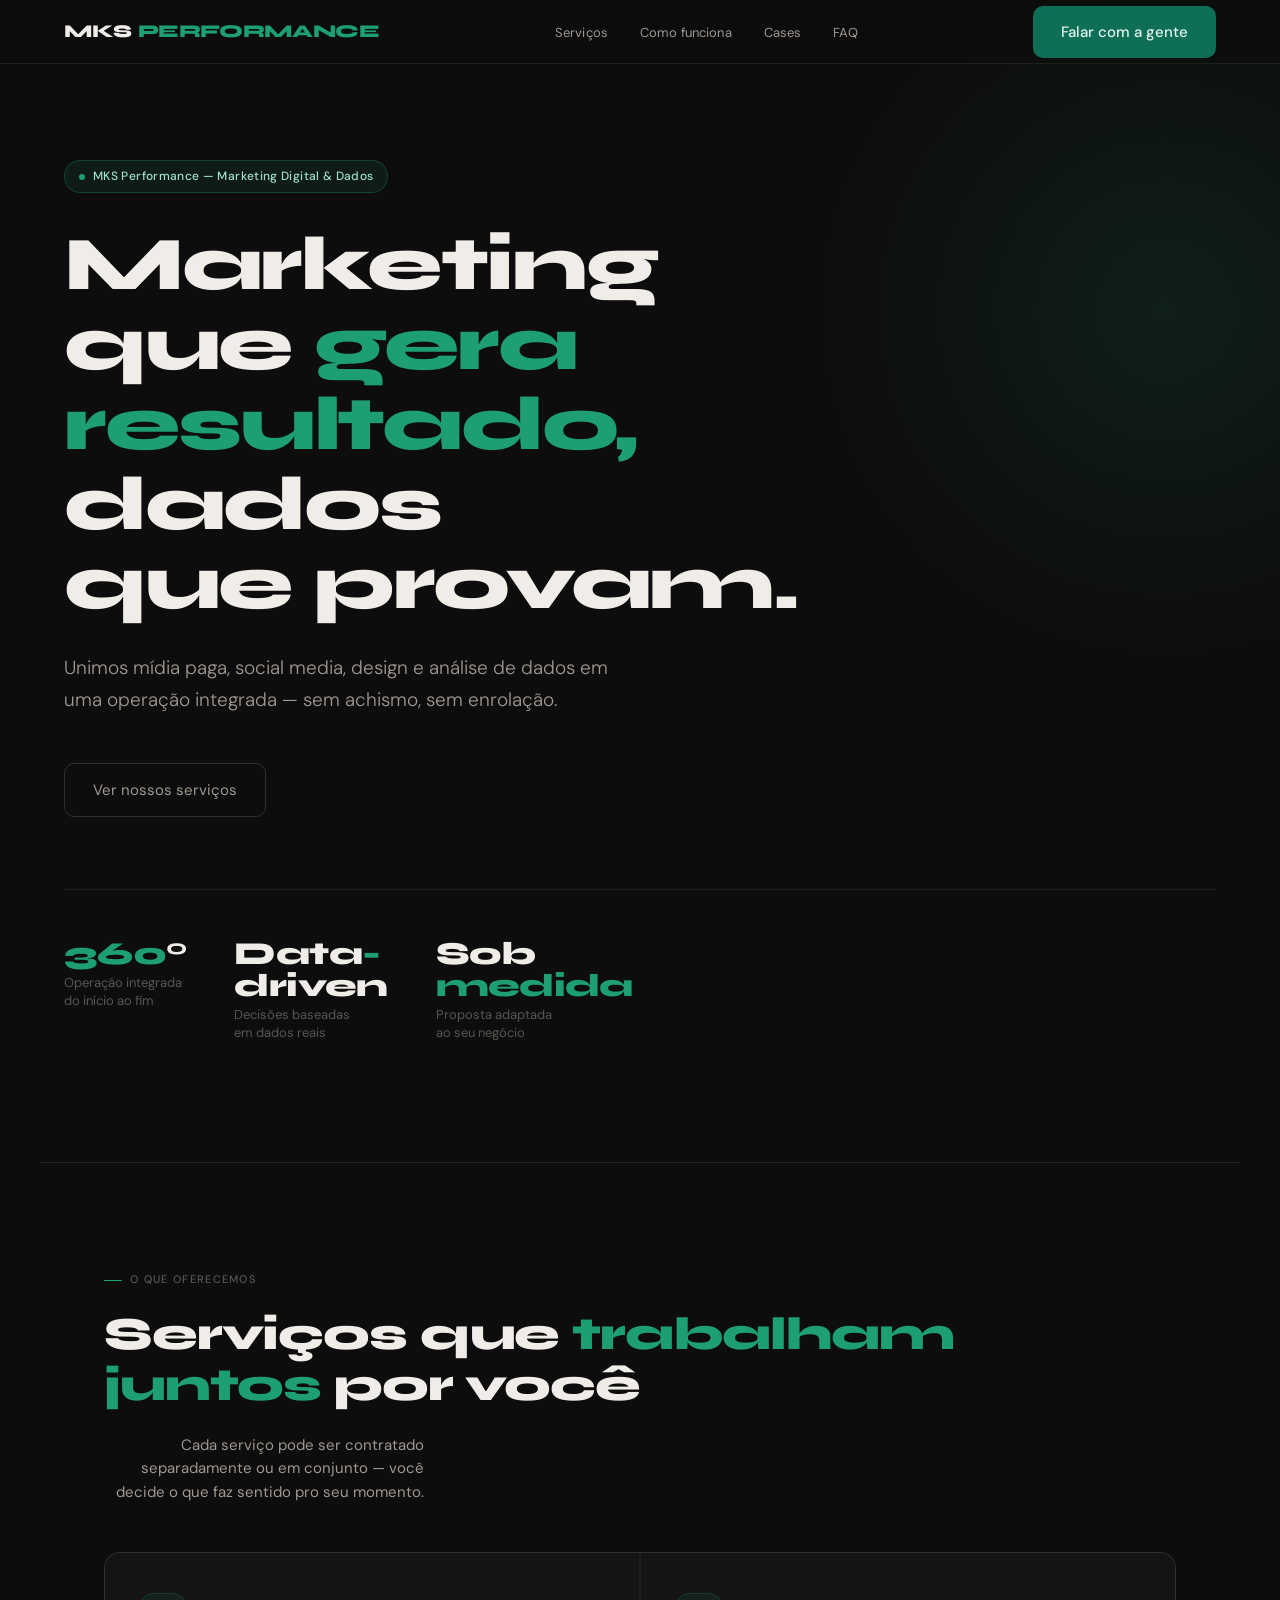
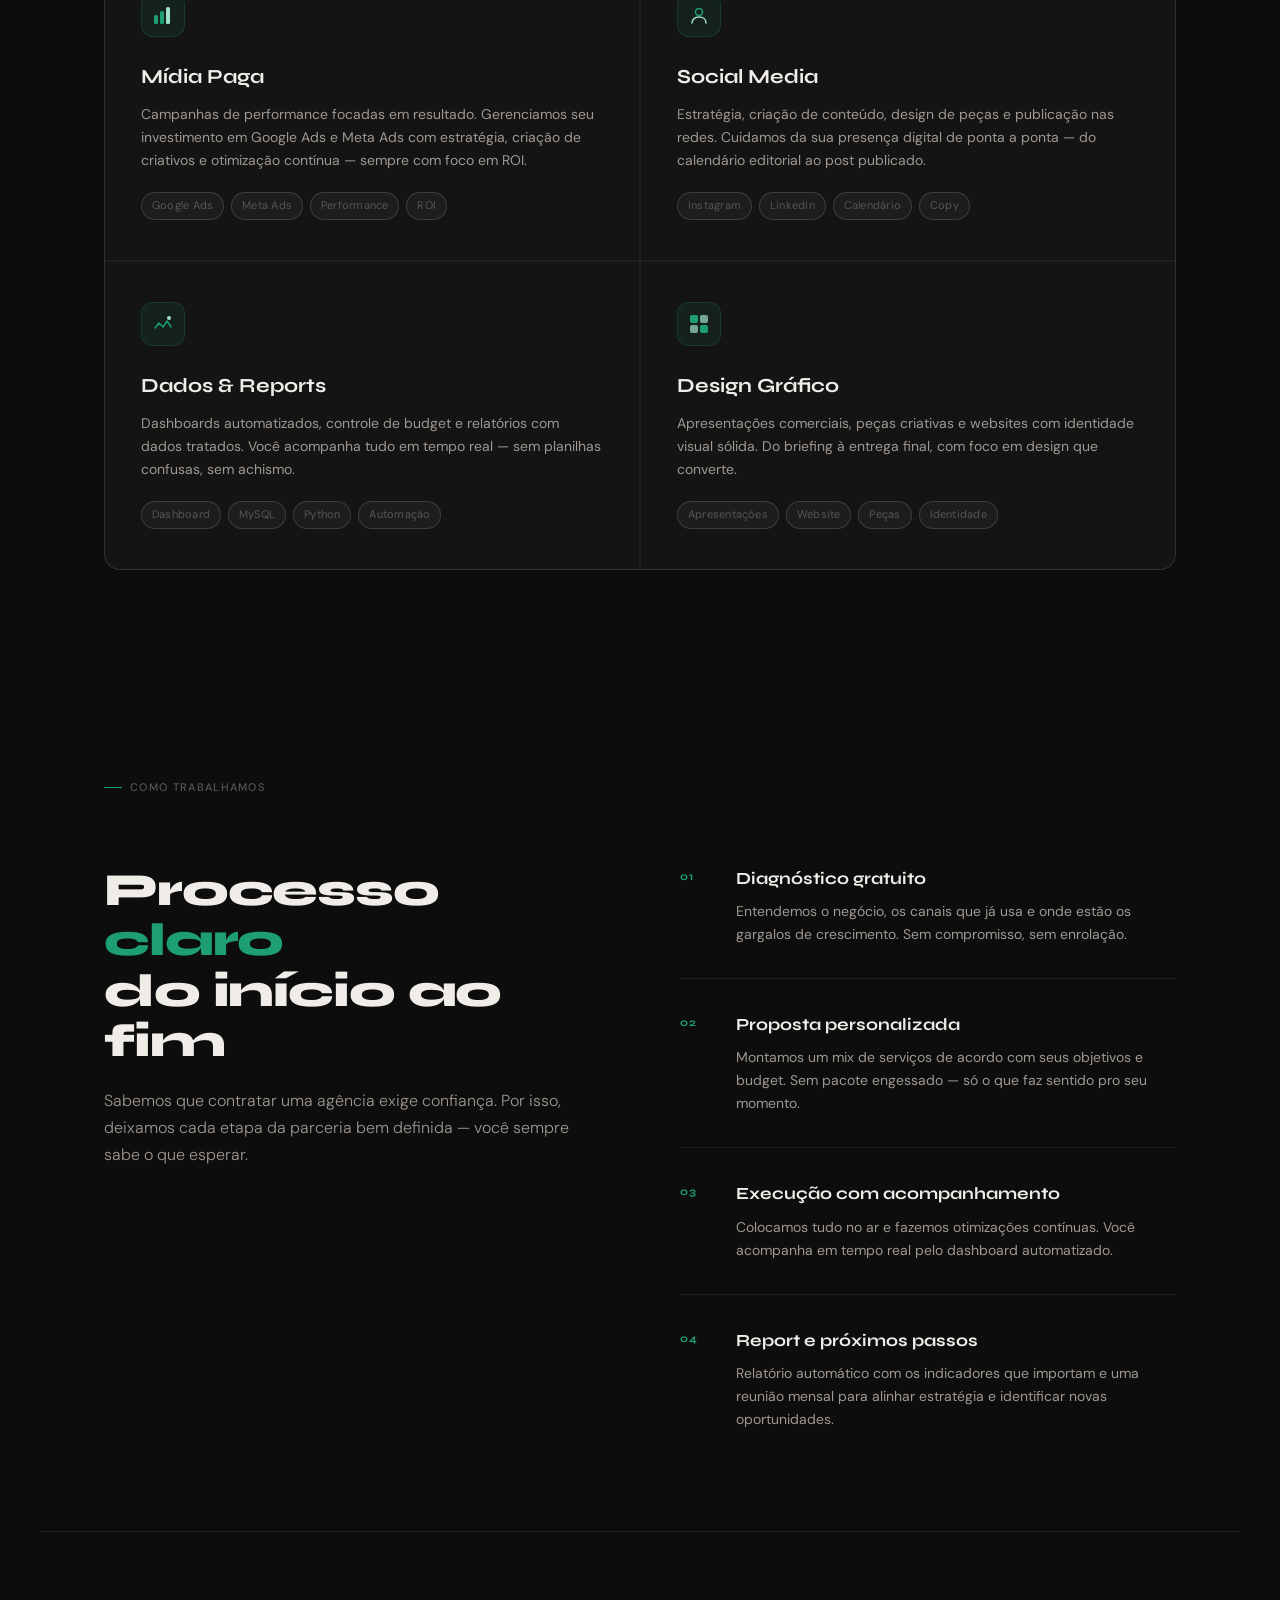
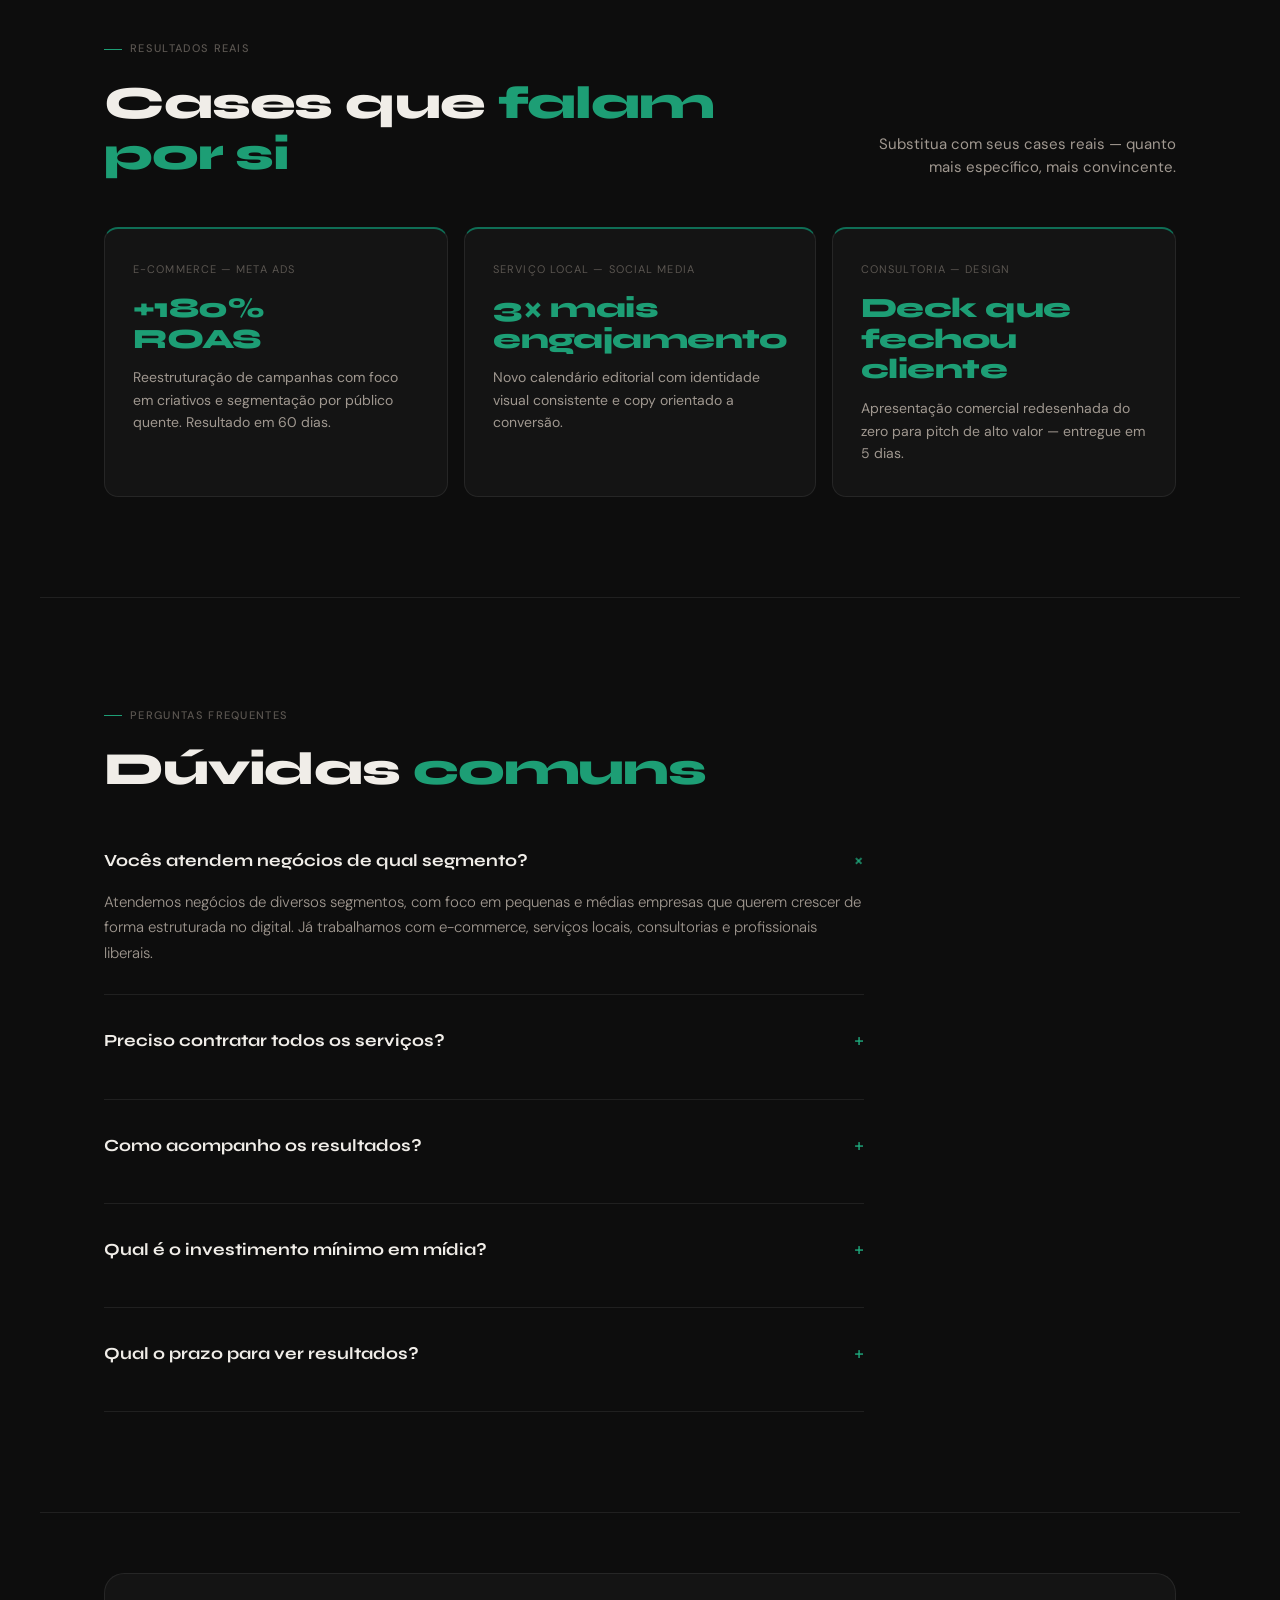
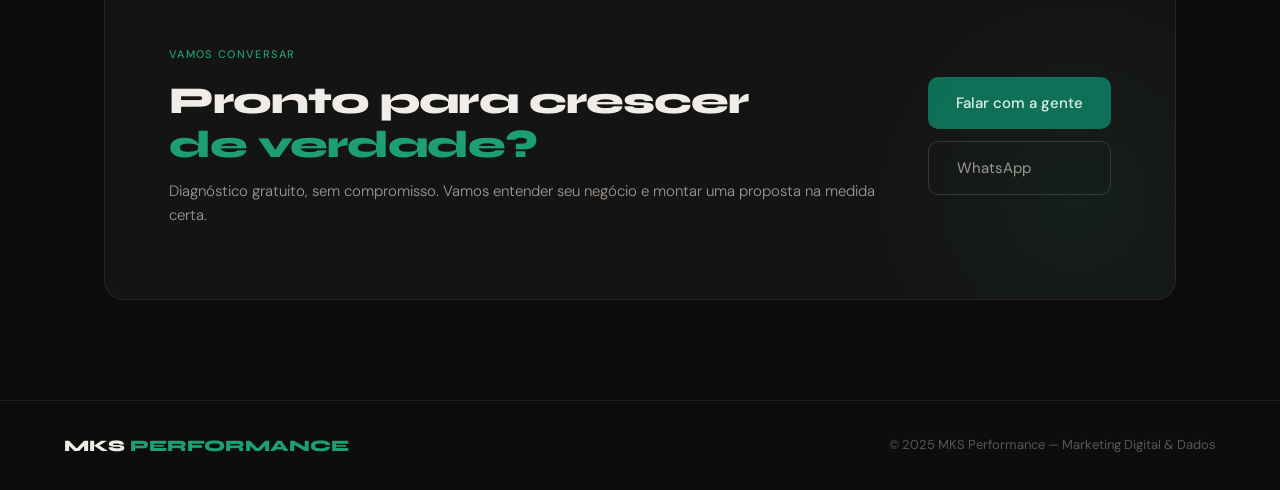
==== commit bcd6079a: "Atualização com formulario index.html" ====
--- a/index.html
+++ b/index.html
@@ -3,478 +3,999 @@
 <head>
   <meta charset="UTF-8" />
   <meta name="viewport" content="width=device-width, initial-scale=1.0" />
-  <title>MKS Performance — Growth. Data. Conversion.</title>
-
-  <!-- Google Fonts -->
+  <title>MKS Performance — Marketing Digital & Dados</title>
   <link rel="preconnect" href="https://fonts.googleapis.com" />
   <link rel="preconnect" href="https://fonts.gstatic.com" crossorigin />
-  <link href="https://fonts.googleapis.com/css2?family=Bebas+Neue&family=DM+Sans:ital,wght@0,300;0,400;0,500;0,600;1,300&family=JetBrains+Mono:wght@400;500&display=swap" rel="stylesheet" />
-
-  <!-- Font Awesome -->
-  <link rel="stylesheet" href="https://cdnjs.cloudflare.com/ajax/libs/font-awesome/6.5.0/css/all.min.css" />
-
-  <link rel="stylesheet" href="style.css" />
+  <link href="https://fonts.googleapis.com/css2?family=Syne:wght@400;500;700;800&family=DM+Sans:ital,opsz,wght@0,9..40,300;0,9..40,400;0,9..40,500;1,9..40,300&display=swap" rel="stylesheet" />
+  <style>
+    *, *::before, *::after { box-sizing: border-box; margin: 0; padding: 0; }
+
+    :root {
+      --green-50: #E1F5EE;
+      --green-100: #9FE1CB;
+      --green-400: #1D9E75;
+      --green-600: #0F6E56;
+      --green-800: #085041;
+      --green-900: #04342C;
+      --dark-bg: #0d0d0d;
+      --dark-surface: #141414;
+      --dark-surface2: #1a1a1a;
+      --dark-border: rgba(255,255,255,0.08);
+      --dark-border-strong: rgba(255,255,255,0.14);
+      --text-primary: #f0ede8;
+      --text-secondary: #a09890;
+      --text-muted: #5a5550;
+    }
+
+    html { scroll-behavior: smooth; }
+
+    body {
+      font-family: 'DM Sans', sans-serif;
+      background: var(--dark-bg);
+      color: var(--text-primary);
+      line-height: 1.6;
+      overflow-x: hidden;
+    }
+
+    /* ── NAV ── */
+    nav {
+      position: fixed;
+      top: 0; left: 0; right: 0;
+      z-index: 100;
+      display: flex;
+      align-items: center;
+      justify-content: space-between;
+      padding: 0 5vw;
+      height: 64px;
+      background: rgba(13,13,13,0.85);
+      backdrop-filter: blur(12px);
+      border-bottom: 0.5px solid var(--dark-border);
+    }
+
+    .nav-logo {
+      font-family: 'Syne', sans-serif;
+      font-weight: 800;
+      font-size: 18px;
+      color: var(--text-primary);
+      text-decoration: none;
+      letter-spacing: -0.02em;
+    }
+
+    .nav-logo span { color: var(--green-400); }
+
+    .nav-links {
+      display: flex;
+      gap: 32px;
+      list-style: none;
+    }
+
+    .nav-links a {
+      font-size: 13px;
+      color: var(--text-secondary);
+      text-decoration: none;
+      transition: color 0.2s;
+      letter-spacing: 0.01em;
+    }
+
+    .nav-links a:hover { color: var(--text-primary); }
+
+    .nav-cta {
+      background: var(--green-600);
+      color: var(--green-50);
+      border: none;
+      padding: 9px 20px;
+      border-radius: 8px;
+      font-size: 13px;
+      font-weight: 500;
+      cursor: pointer;
+      font-family: 'DM Sans', sans-serif;
+      text-decoration: none;
+      transition: background 0.2s;
+    }
+
+    .nav-cta:hover { background: var(--green-400); }
+
+    /* ── LAYOUT ── */
+    section {
+      padding: 100px 5vw;
+      max-width: 1200px;
+      margin: 0 auto;
+    }
+
+    section.full-bleed {
+      max-width: 100%;
+      padding-left: 5vw;
+      padding-right: 5vw;
+    }
+
+    .section-divider {
+      width: 100%;
+      max-width: 1200px;
+      margin: 0 auto;
+      height: 0.5px;
+      background: var(--dark-border);
+    }
+
+    /* ── LABELS ── */
+    .label {
+      display: inline-flex;
+      align-items: center;
+      gap: 8px;
+      font-size: 11px;
+      font-weight: 500;
+      letter-spacing: 0.12em;
+      text-transform: uppercase;
+      color: var(--text-muted);
+      margin-bottom: 20px;
+    }
+
+    .label::before {
+      content: '';
+      display: inline-block;
+      width: 18px;
+      height: 1px;
+      background: var(--green-400);
+    }
+
+    /* ── HERO ── */
+    #hero {
+      padding-top: 160px;
+      padding-bottom: 120px;
+      position: relative;
+      overflow: hidden;
+    }
+
+    .hero-bg-circle {
+      position: absolute;
+      top: -200px;
+      right: -300px;
+      width: 700px;
+      height: 700px;
+      border-radius: 50%;
+      background: radial-gradient(circle, rgba(29,158,117,0.12) 0%, transparent 70%);
+      pointer-events: none;
+    }
+
+    .hero-tag {
+      display: inline-flex;
+      align-items: center;
+      gap: 8px;
+      background: rgba(29,158,117,0.1);
+      border: 0.5px solid rgba(29,158,117,0.3);
+      color: var(--green-100);
+      font-size: 12px;
+      font-weight: 500;
+      padding: 6px 14px;
+      border-radius: 99px;
+      margin-bottom: 32px;
+      letter-spacing: 0.03em;
+    }
+
+    .hero-tag-dot {
+      width: 6px;
+      height: 6px;
+      border-radius: 50%;
+      background: var(--green-400);
+      animation: pulse 2s ease-in-out infinite;
+    }
+
+    @keyframes pulse {
+      0%, 100% { opacity: 1; transform: scale(1); }
+      50% { opacity: 0.5; transform: scale(0.8); }
+    }
+
+    h1 {
+      font-family: 'Syne', sans-serif;
+      font-size: clamp(42px, 6vw, 76px);
+      font-weight: 800;
+      line-height: 1.05;
+      letter-spacing: -0.03em;
+      margin-bottom: 28px;
+      max-width: 820px;
+    }
+
+    h1 em {
+      font-style: normal;
+      color: var(--green-400);
+    }
+
+    .hero-sub {
+      font-size: clamp(16px, 1.5vw, 19px);
+      color: var(--text-secondary);
+      line-height: 1.65;
+      max-width: 560px;
+      margin-bottom: 48px;
+      font-weight: 300;
+    }
+
+    .hero-cta-row {
+      display: flex;
+      gap: 14px;
+      flex-wrap: wrap;
+      align-items: center;
+    }
+
+    .btn-primary {
+      background: var(--green-600);
+      color: var(--green-50);
+      border: none;
+      padding: 14px 28px;
+      border-radius: 10px;
+      font-size: 15px;
+      font-weight: 500;
+      cursor: pointer;
+      font-family: 'DM Sans', sans-serif;
+      text-decoration: none;
+      display: inline-block;
+      transition: background 0.2s, transform 0.15s;
+    }
+
+    .btn-primary:hover { background: var(--green-400); transform: translateY(-1px); }
+
+    .btn-ghost {
+      background: transparent;
+      color: var(--text-secondary);
+      border: 0.5px solid var(--dark-border-strong);
+      padding: 14px 28px;
+      border-radius: 10px;
+      font-size: 15px;
+      font-weight: 400;
+      cursor: pointer;
+      font-family: 'DM Sans', sans-serif;
+      text-decoration: none;
+      display: inline-block;
+      transition: color 0.2s, border-color 0.2s;
+    }
+
+    .btn-ghost:hover { color: var(--text-primary); border-color: rgba(255,255,255,0.25); }
+
+    .hero-stats {
+      display: flex;
+      gap: 48px;
+      margin-top: 72px;
+      padding-top: 48px;
+      border-top: 0.5px solid var(--dark-border);
+      flex-wrap: wrap;
+    }
+
+    .hero-stat-num {
+      font-family: 'Syne', sans-serif;
+      font-size: 32px;
+      font-weight: 800;
+      color: var(--text-primary);
+      letter-spacing: -0.02em;
+      line-height: 1;
+      margin-bottom: 4px;
+    }
+
+    .hero-stat-num span { color: var(--green-400); }
+
+    .hero-stat-label {
+      font-size: 13px;
+      color: var(--text-muted);
+      line-height: 1.4;
+    }
+
+    /* ── DIFERENCIAIS ── */
+    .diff-grid {
+      display: grid;
+      grid-template-columns: repeat(3, 1fr);
+      gap: 2px;
+      background: var(--dark-border);
+      border: 0.5px solid var(--dark-border);
+      border-radius: 16px;
+      overflow: hidden;
+      margin-top: 48px;
+    }
+
+    .diff-card {
+      background: var(--dark-surface);
+      padding: 40px 32px;
+      position: relative;
+      transition: background 0.2s;
+    }
+
+    .diff-card:hover { background: var(--dark-surface2); }
+
+    .diff-num {
+      font-family: 'Syne', sans-serif;
+      font-size: 11px;
+      font-weight: 700;
+      color: var(--green-400);
+      letter-spacing: 0.1em;
+      margin-bottom: 24px;
+      opacity: 0.7;
+    }
+
+    .diff-title {
+      font-family: 'Syne', sans-serif;
+      font-size: 20px;
+      font-weight: 700;
+      color: var(--text-primary);
+      margin-bottom: 12px;
+      line-height: 1.2;
+    }
+
+    .diff-desc {
+      font-size: 14px;
+      color: var(--text-secondary);
+      line-height: 1.65;
+    }
+
+    /* ── SERVIÇOS ── */
+    .section-header {
+      display: flex;
+      justify-content: space-between;
+      align-items: flex-end;
+      margin-bottom: 48px;
+      gap: 24px;
+      flex-wrap: wrap;
+    }
+
+    h2 {
+      font-family: 'Syne', sans-serif;
+      font-size: clamp(30px, 4vw, 46px);
+      font-weight: 800;
+      letter-spacing: -0.025em;
+      line-height: 1.1;
+    }
+
+    h2 em { font-style: normal; color: var(--green-400); }
+
+    .section-note {
+      font-size: 15px;
+      color: var(--text-secondary);
+      max-width: 320px;
+      text-align: right;
+      line-height: 1.55;
+    }
+
+    .services-grid {
+      display: grid;
+      grid-template-columns: repeat(2, 1fr);
+      gap: 2px;
+      background: var(--dark-border);
+      border: 0.5px solid var(--dark-border);
+      border-radius: 16px;
+      overflow: hidden;
+    }
+
+    .service-card {
+      background: var(--dark-surface);
+      padding: 40px 36px;
+      transition: background 0.2s;
+    }
+
+    .service-card:hover { background: var(--dark-surface2); }
+
+    .service-icon {
+      width: 44px;
+      height: 44px;
+      border-radius: 12px;
+      background: rgba(29,158,117,0.1);
+      border: 0.5px solid rgba(29,158,117,0.2);
+      display: flex;
+      align-items: center;
+      justify-content: center;
+      margin-bottom: 24px;
+    }
+
+    .service-name {
+      font-family: 'Syne', sans-serif;
+      font-size: 20px;
+      font-weight: 700;
+      color: var(--text-primary);
+      margin-bottom: 10px;
+    }
+
+    .service-desc {
+      font-size: 14px;
+      color: var(--text-secondary);
+      line-height: 1.65;
+      margin-bottom: 20px;
+    }
+
+    .tags {
+      display: flex;
+      flex-wrap: wrap;
+      gap: 7px;
+    }
+
+    .tag {
+      font-size: 11px;
+      background: rgba(255,255,255,0.04);
+      color: var(--text-muted);
+      padding: 4px 10px;
+      border-radius: 99px;
+      border: 0.5px solid var(--dark-border-strong);
+      letter-spacing: 0.02em;
+    }
+
+    /* ── PROCESSO ── */
+    #processo { background: var(--dark-bg); }
+
+    .process-grid {
+      display: grid;
+      grid-template-columns: 1fr 1fr;
+      gap: 0 80px;
+      margin-top: 48px;
+    }
+
+    .process-intro {
+      position: sticky;
+      top: 100px;
+      align-self: start;
+    }
+
+    .process-intro p {
+      font-size: 16px;
+      color: var(--text-secondary);
+      line-height: 1.7;
+      margin-top: 20px;
+      font-weight: 300;
+    }
+
+    .process-steps {
+      display: flex;
+      flex-direction: column;
+    }
+
+    .step {
+      display: flex;
+      gap: 24px;
+      padding: 32px 0;
+      border-bottom: 0.5px solid var(--dark-border);
+      align-items: flex-start;
+    }
+
+    .step:last-child { border-bottom: none; padding-bottom: 0; }
+    .step:first-child { padding-top: 0; }
+
+    .step-num {
+      font-family: 'Syne', sans-serif;
+      font-size: 11px;
+      font-weight: 700;
+      color: var(--green-400);
+      letter-spacing: 0.08em;
+      width: 32px;
+      flex-shrink: 0;
+      padding-top: 3px;
+    }
+
+    .step-content {}
+
+    .step-title {
+      font-family: 'Syne', sans-serif;
+      font-size: 17px;
+      font-weight: 700;
+      color: var(--text-primary);
+      margin-bottom: 8px;
+    }
+
+    .step-desc {
+      font-size: 14px;
+      color: var(--text-secondary);
+      line-height: 1.65;
+    }
+
+    /* ── CASES ── */
+    .cases-grid {
+      display: grid;
+      grid-template-columns: repeat(3, 1fr);
+      gap: 16px;
+      margin-top: 48px;
+    }
+
+    .case-card {
+      background: var(--dark-surface);
+      border: 0.5px solid var(--dark-border);
+      border-radius: 14px;
+      padding: 32px 28px;
+      border-top: 2px solid var(--green-600);
+      transition: border-top-color 0.2s, transform 0.2s;
+    }
+
+    .case-card:hover {
+      border-top-color: var(--green-400);
+      transform: translateY(-3px);
+    }
+
+    .case-client {
+      font-size: 11px;
+      text-transform: uppercase;
+      letter-spacing: 0.1em;
+      color: var(--text-muted);
+      margin-bottom: 14px;
+    }
+
+    .case-result {
+      font-family: 'Syne', sans-serif;
+      font-size: 28px;
+      font-weight: 800;
+      color: var(--green-400);
+      line-height: 1.1;
+      letter-spacing: -0.02em;
+      margin-bottom: 12px;
+    }
+
+    .case-desc {
+      font-size: 14px;
+      color: var(--text-secondary);
+      line-height: 1.6;
+    }
+
+    /* ── FAQ ── */
+    .faq-list {
+      margin-top: 48px;
+      max-width: 760px;
+    }
+
+    .faq-item {
+      border-bottom: 0.5px solid var(--dark-border);
+      padding: 28px 0;
+    }
+
+    .faq-item:first-child { padding-top: 0; }
+
+    .faq-q {
+      font-family: 'Syne', sans-serif;
+      font-size: 17px;
+      font-weight: 700;
+      color: var(--text-primary);
+      margin-bottom: 12px;
+      cursor: pointer;
+      display: flex;
+      justify-content: space-between;
+      align-items: center;
+      gap: 16px;
+      user-select: none;
+    }
+
+    .faq-q::after {
+      content: '+';
+      font-size: 22px;
+      font-weight: 300;
+      color: var(--green-400);
+      flex-shrink: 0;
+      transition: transform 0.2s;
+    }
+
+    .faq-item.open .faq-q::after { transform: rotate(45deg); }
+
+    .faq-a {
+      font-size: 15px;
+      color: var(--text-secondary);
+      line-height: 1.7;
+      display: none;
+      font-weight: 300;
+    }
+
+    .faq-item.open .faq-a { display: block; }
+
+    /* ── CTA FINAL ── */
+    #contato {
+      padding: 60px 5vw 100px;
+      max-width: 1200px;
+      margin: 0 auto;
+    }
+
+    .cta-block {
+      background: var(--dark-surface);
+      border: 0.5px solid var(--dark-border);
+      border-radius: 20px;
+      padding: 72px 64px;
+      display: grid;
+      grid-template-columns: 1fr auto;
+      gap: 40px;
+      align-items: center;
+      position: relative;
+      overflow: hidden;
+    }
+
+    .cta-block::before {
+      content: '';
+      position: absolute;
+      bottom: -100px;
+      right: -100px;
+      width: 400px;
+      height: 400px;
+      border-radius: 50%;
+      background: radial-gradient(circle, rgba(29,158,117,0.08) 0%, transparent 70%);
+      pointer-events: none;
+    }
+
+    .cta-label {
+      font-size: 11px;
+      text-transform: uppercase;
+      letter-spacing: 0.12em;
+      color: var(--green-400);
+      margin-bottom: 16px;
+      font-weight: 500;
+    }
+
+    .cta-title {
+      font-family: 'Syne', sans-serif;
+      font-size: clamp(26px, 3vw, 38px);
+      font-weight: 800;
+      line-height: 1.15;
+      letter-spacing: -0.025em;
+      margin-bottom: 12px;
+    }
+
+    .cta-title em { font-style: normal; color: var(--green-400); }
+
+    .cta-sub {
+      font-size: 15px;
+      color: var(--text-secondary);
+      line-height: 1.6;
+      font-weight: 300;
+    }
+
+    .cta-actions {
+      display: flex;
+      flex-direction: column;
+      gap: 12px;
+      flex-shrink: 0;
+    }
+
+    /* ── FOOTER ── */
+    footer {
+      border-top: 0.5px solid var(--dark-border);
+      padding: 32px 5vw;
+      display: flex;
+      justify-content: space-between;
+      align-items: center;
+      max-width: 100%;
+      flex-wrap: wrap;
+      gap: 16px;
+    }
+
+    .footer-logo {
+      font-family: 'Syne', sans-serif;
+      font-weight: 800;
+      font-size: 16px;
+      color: var(--text-primary);
+      text-decoration: none;
+    }
+
+    .footer-logo span { color: var(--green-400); }
+
+    footer p {
+      font-size: 13px;
+      color: var(--text-muted);
+    }
+
+    /* ── ANIMATIONS ── */
+    @keyframes fadeUp {
+      from { opacity: 0; transform: translateY(24px); }
+      to { opacity: 1; transform: translateY(0); }
+    }
+
+    .fade-up {
+      opacity: 0;
+      animation: fadeUp 0.65s ease forwards;
+    }
+
+    .fade-up:nth-child(1) { animation-delay: 0.05s; }
+    .fade-up:nth-child(2) { animation-delay: 0.15s; }
+    .fade-up:nth-child(3) { animation-delay: 0.25s; }
+    .fade-up:nth-child(4) { animation-delay: 0.35s; }
+    .fade-up:nth-child(5) { animation-delay: 0.45s; }
+
+    /* ── RESPONSIVE ── */
+    @media (max-width: 768px) {
+      nav { padding: 0 24px; }
+      .nav-links { display: none; }
+
+      section { padding: 72px 24px; }
+      #hero { padding-top: 120px; padding-bottom: 72px; }
+      #contato { padding: 40px 24px 72px; }
+
+      h1 { font-size: 38px; }
+      h2 { font-size: 30px; }
+
+      .diff-grid { grid-template-columns: 1fr; }
+      .services-grid { grid-template-columns: 1fr; }
+      .cases-grid { grid-template-columns: 1fr; }
+      .process-grid { grid-template-columns: 1fr; gap: 40px; }
+      .process-intro { position: static; }
+
+      .cta-block {
+        grid-template-columns: 1fr;
+        padding: 40px 28px;
+      }
+
+      .cta-actions { flex-direction: row; flex-wrap: wrap; }
+
+      .hero-stats { gap: 28px; }
+      .section-note { text-align: left; max-width: 100%; }
+    }
+  </style>
 </head>
-
 <body>
 
-  <!-- ========== CANVAS DE PARTÍCULAS ========== -->
-  <canvas id="particle-canvas"></canvas>
-
-  <!-- ========== HEADER ========== -->
-  <header class="header" id="header">
-    <div class="container header__inner">
-      <a href="#" class="logo">
-        <span class="logo__mark">MKS</span>
-        <span class="logo__sub">PERFORMANCE</span>
-      </a>
-
-      <nav class="nav" id="nav">
-        <a href="#servicos" class="nav__link">Serviços</a>
-        <a href="#sobre" class="nav__link">Sobre</a>
-        <a href="#resultados" class="nav__link">Resultados</a>
-        <a href="#depoimentos" class="nav__link">Clientes</a>
-        <a href="#contato" class="nav__link nav__link--cta">Falar com Especialista</a>
-      </nav>
-
-      <button class="hamburger" id="hamburger" aria-label="Menu">
-        <span></span><span></span><span></span>
-      </button>
+  <!-- NAV -->
+  <nav>
+    <a href="#" class="nav-logo">MKS <span>PERFORMANCE</span></a>
+    <ul class="nav-links">
+      <li><a href="#servicos">Serviços</a></li>
+      <li><a href="#processo">Como funciona</a></li>
+      <li><a href="#cases">Cases</a></li>
+      <li><a href="#faq">FAQ</a></li>
+    </ul>
+    <a href="contato.html" class="btn-primary">Falar com a gente</a>
+  </nav>
+
+  <!-- HERO -->
+  <section id="hero" class="full-bleed">
+    <div style="max-width:1200px; margin:0 auto; position:relative;">
+      <div class="hero-bg-circle"></div>
+      <div class="hero-tag fade-up">
+        <span class="hero-tag-dot"></span>
+        MKS Performance — Marketing Digital &amp; Dados
+      </div>
+      <h1 class="fade-up">Marketing que <em>gera<br>resultado,</em> dados<br>que provam.</h1>
+      <p class="hero-sub fade-up">
+        Unimos mídia paga, social media, design e análise de dados em uma operação integrada — sem achismo, sem enrolação.
+      </p>
+      <div class="hero-cta-row fade-up">
+        <a href="#servicos" class="btn-ghost">Ver nossos serviços</a>
+      </div>
+      <div class="hero-stats fade-up">
+        <div>
+          <div class="hero-stat-num"><span>360</span>°</div>
+          <div class="hero-stat-label">Operação integrada<br>do início ao fim</div>
+        </div>
+        <div>
+          <div class="hero-stat-num">Data<span>-</span><br>driven</div>
+          <div class="hero-stat-label">Decisões baseadas<br>em dados reais</div>
+        </div>
+        <div>
+          <div class="hero-stat-num">Sob<br><span>medida</span></div>
+          <div class="hero-stat-label">Proposta adaptada<br>ao seu negócio</div>
+        </div>
+      </div>
     </div>
-  </header>
-
-  <main>
-
-    <!-- ========== HERO ========== -->
-    <section class="hero" id="hero">
-      <div class="hero__grid-lines" aria-hidden="true"></div>
-
-      <div class="container hero__content">
-        <div class="hero__eyebrow">
-          <span class="pulse-dot"></span>
-          <span class="mono">Tráfego Pago &amp; Automações</span>
-        </div>
-
-        <h1 class="hero__title">
-          <span class="title-line" data-text="Growth.">Growth.</span>
-          <span class="title-line title-line--accent" data-text="Data.">Data.</span>
-          <span class="title-line" data-text="Conversion.">Conversion.</span>
-        </h1>
-
-        <p class="hero__sub">
-          Transformamos orçamento de mídia em receita previsível. Gerenciamos tráfego pago com
-          precisão analítica e automatizamos processos para você escalar sem perder eficiência.
-        </p>
-
-        <div class="hero__actions">
-          <a href="#contato" class="btn btn--primary">
-            <i class="fa-solid fa-rocket"></i> Escalar meu negócio
-          </a>
-          <a href="#servicos" class="btn btn--ghost">
-            Ver como funciona <i class="fa-solid fa-arrow-down-long"></i>
-          </a>
-        </div>
-
-        <!-- Métricas flutuantes -->
-        <div class="hero__metrics">
-          <div class="metric">
-            <span class="metric__value">+340<small>%</small></span>
-            <span class="metric__label">ROI médio</span>
+  </section>
+
+  <div class="section-divider"></div>
+
+  <!-- SERVIÇOS -->
+  <section id="servicos">
+    <div class="label">O que oferecemos</div>
+    <div class="section-header">
+      <h2>Serviços que <em>trabalham<br>juntos</em> por você</h2>
+      <p class="section-note">Cada serviço pode ser contratado separadamente ou em conjunto — você decide o que faz sentido pro seu momento.</p>
+    </div>
+
+    <div class="services-grid">
+
+      <div class="service-card">
+        <div class="service-icon">
+          <svg width="20" height="20" viewBox="0 0 20 20" fill="none">
+            <rect x="1" y="10" width="4" height="9" rx="1.5" fill="#1D9E75"/>
+            <rect x="7" y="6" width="4" height="13" rx="1.5" fill="#1D9E75"/>
+            <rect x="13" y="2" width="4" height="17" rx="1.5" fill="#9FE1CB"/>
+          </svg>
+        </div>
+        <div class="service-name">Mídia Paga</div>
+        <div class="service-desc">Campanhas de performance focadas em resultado. Gerenciamos seu investimento em Google Ads e Meta Ads com estratégia, criação de criativos e otimização contínua — sempre com foco em ROI.</div>
+        <div class="tags">
+          <span class="tag">Google Ads</span>
+          <span class="tag">Meta Ads</span>
+          <span class="tag">Performance</span>
+          <span class="tag">ROI</span>
+        </div>
+      </div>
+
+      <div class="service-card">
+        <div class="service-icon">
+          <svg width="20" height="20" viewBox="0 0 20 20" fill="none">
+            <circle cx="10" cy="7" r="3.5" stroke="#1D9E75" stroke-width="1.5"/>
+            <path d="M3 18c0-3.866 3.134-6 7-6s7 2.134 7 6" stroke="#9FE1CB" stroke-width="1.5" stroke-linecap="round"/>
+          </svg>
+        </div>
+        <div class="service-name">Social Media</div>
+        <div class="service-desc">Estratégia, criação de conteúdo, design de peças e publicação nas redes. Cuidamos da sua presença digital de ponta a ponta — do calendário editorial ao post publicado.</div>
+        <div class="tags">
+          <span class="tag">Instagram</span>
+          <span class="tag">LinkedIn</span>
+          <span class="tag">Calendário</span>
+          <span class="tag">Copy</span>
+        </div>
+      </div>
+
+      <div class="service-card">
+        <div class="service-icon">
+          <svg width="20" height="20" viewBox="0 0 20 20" fill="none">
+            <path d="M2 14L6 9l4 4 4-6 4 6" stroke="#1D9E75" stroke-width="1.5" stroke-linecap="round" stroke-linejoin="round"/>
+            <circle cx="16" cy="4" r="2" fill="#9FE1CB"/>
+          </svg>
+        </div>
+        <div class="service-name">Dados &amp; Reports</div>
+        <div class="service-desc">Dashboards automatizados, controle de budget e relatórios com dados tratados. Você acompanha tudo em tempo real — sem planilhas confusas, sem achismo.</div>
+        <div class="tags">
+          <span class="tag">Dashboard</span>
+          <span class="tag">MySQL</span>
+          <span class="tag">Python</span>
+          <span class="tag">Automação</span>
+        </div>
+      </div>
+
+      <div class="service-card">
+        <div class="service-icon">
+          <svg width="20" height="20" viewBox="0 0 20 20" fill="none">
+            <rect x="1" y="1" width="8" height="8" rx="2" fill="#1D9E75"/>
+            <rect x="11" y="1" width="8" height="8" rx="2" fill="#9FE1CB" opacity="0.7"/>
+            <rect x="1" y="11" width="8" height="8" rx="2" fill="#9FE1CB" opacity="0.7"/>
+            <rect x="11" y="11" width="8" height="8" rx="2" fill="#1D9E75"/>
+          </svg>
+        </div>
+        <div class="service-name">Design Gráfico</div>
+        <div class="service-desc">Apresentações comerciais, peças criativas e websites com identidade visual sólida. Do briefing à entrega final, com foco em design que converte.</div>
+        <div class="tags">
+          <span class="tag">Apresentações</span>
+          <span class="tag">Website</span>
+          <span class="tag">Peças</span>
+          <span class="tag">Identidade</span>
+        </div>
+      </div>
+
+    </div>
+  </section>
+
+  <div class="section-divider"></div>
+
+  <!-- PROCESSO -->
+  <section id="processo">
+    <div class="label">Como trabalhamos</div>
+    <div class="process-grid">
+
+      <div class="process-intro">
+        <h2>Processo <em>claro</em><br>do início ao fim</h2>
+        <p>Sabemos que contratar uma agência exige confiança. Por isso, deixamos cada etapa da parceria bem definida — você sempre sabe o que esperar.</p>
+      </div>
+
+      <div class="process-steps">
+        <div class="step">
+          <div class="step-num">01</div>
+          <div class="step-content">
+            <div class="step-title">Diagnóstico gratuito</div>
+            <div class="step-desc">Entendemos o negócio, os canais que já usa e onde estão os gargalos de crescimento. Sem compromisso, sem enrolação.</div>
           </div>
-          <div class="metric__divider"></div>
-          <div class="metric">
-            <span class="metric__value">R$12M<small>+</small></span>
-            <span class="metric__label">em verba gerenciada</span>
+        </div>
+        <div class="step">
+          <div class="step-num">02</div>
+          <div class="step-content">
+            <div class="step-title">Proposta personalizada</div>
+            <div class="step-desc">Montamos um mix de serviços de acordo com seus objetivos e budget. Sem pacote engessado — só o que faz sentido pro seu momento.</div>
           </div>
-          <div class="metric__divider"></div>
-          <div class="metric">
-            <span class="metric__value">180<small>+</small></span>
-            <span class="metric__label">clientes ativos</span>
+        </div>
+        <div class="step">
+          <div class="step-num">03</div>
+          <div class="step-content">
+            <div class="step-title">Execução com acompanhamento</div>
+            <div class="step-desc">Colocamos tudo no ar e fazemos otimizações contínuas. Você acompanha em tempo real pelo dashboard automatizado.</div>
           </div>
         </div>
-      </div>
-
-      <!-- Decoração -->
-      <div class="hero__orb hero__orb--blue" aria-hidden="true"></div>
-      <div class="hero__orb hero__orb--purple" aria-hidden="true"></div>
-    </section>
-
-    <!-- ========== TICKER / LOGOTAPE ========== -->
-    <div class="ticker" aria-hidden="true">
-      <div class="ticker__track">
-        <span>Google Ads</span><span class="ticker__sep">✦</span>
-        <span>Meta Ads</span><span class="ticker__sep">✦</span>
-        <span>TikTok Ads</span><span class="ticker__sep">✦</span>
-        <span>LinkedIn Ads</span><span class="ticker__sep">✦</span>
-        <span>YouTube Ads</span><span class="ticker__sep">✦</span>
-        <span>Programática</span><span class="ticker__sep">✦</span>
-        <span>CRM & Automação</span><span class="ticker__sep">✦</span>
-        <span>Analytics</span><span class="ticker__sep">✦</span>
-        <span>Funis de Conversão</span><span class="ticker__sep">✦</span>
-        <!-- duplicado para loop -->
-        <span>Google Ads</span><span class="ticker__sep">✦</span>
-        <span>Meta Ads</span><span class="ticker__sep">✦</span>
-        <span>TikTok Ads</span><span class="ticker__sep">✦</span>
-        <span>LinkedIn Ads</span><span class="ticker__sep">✦</span>
-        <span>YouTube Ads</span><span class="ticker__sep">✦</span>
-        <span>Programática</span><span class="ticker__sep">✦</span>
-        <span>CRM & Automação</span><span class="ticker__sep">✦</span>
-        <span>Analytics</span><span class="ticker__sep">✦</span>
-        <span>Funis de Conversão</span><span class="ticker__sep">✦</span>
-      </div>
+        <div class="step">
+          <div class="step-num">04</div>
+          <div class="step-content">
+            <div class="step-title">Report e próximos passos</div>
+            <div class="step-desc">Relatório automático com os indicadores que importam e uma reunião mensal para alinhar estratégia e identificar novas oportunidades.</div>
+          </div>
+        </div>
+      </div>
+
     </div>
-
-    <!-- ========== SERVIÇOS ========== -->
-    <section class="services" id="servicos">
-      <div class="container">
-        <div class="section-header">
-          <span class="section-tag mono">// o que fazemos</span>
-          <h2 class="section-title">Soluções de <span class="gradient-text">alta performance</span></h2>
-          <p class="section-desc">Cada serviço foi desenhado para gerar resultado mensurável. Nada de vaidade métrica.</p>
-        </div>
-
-        <div class="services__grid">
-
-          <article class="card card--service">
-            <div class="card__icon">
-              <i class="fa-brands fa-google"></i>
-            </div>
-            <h3 class="card__title">Google Ads</h3>
-            <p class="card__desc">Campanhas Search, Display e PMax otimizadas por dados reais de conversão, não por métricas de vaidade.</p>
-            <ul class="card__list">
-              <li><i class="fa-solid fa-check"></i> Estratégia de palavras-chave</li>
-              <li><i class="fa-solid fa-check"></i> Otimização de lances (Smart Bidding)</li>
-              <li><i class="fa-solid fa-check"></i> Landing Pages de alta conversão</li>
-            </ul>
-            <div class="card__footer">
-              <a href="#contato" class="card__link">Saiba mais <i class="fa-solid fa-arrow-right"></i></a>
-            </div>
-          </article>
-
-          <article class="card card--service card--featured">
-            <div class="card__badge">Mais popular</div>
-            <div class="card__icon">
-              <i class="fa-brands fa-meta"></i>
-            </div>
-            <h3 class="card__title">Meta Ads</h3>
-            <p class="card__desc">Facebook e Instagram com criativos testados por IA e segmentação avançada de audiências quentes.</p>
-            <ul class="card__list">
-              <li><i class="fa-solid fa-check"></i> Testes A/B em criativos</li>
-              <li><i class="fa-solid fa-check"></i> Lookalike audiences</li>
-              <li><i class="fa-solid fa-check"></i> Remarketing dinâmico</li>
-            </ul>
-            <div class="card__footer">
-              <a href="#contato" class="card__link">Saiba mais <i class="fa-solid fa-arrow-right"></i></a>
-            </div>
-          </article>
-
-          <article class="card card--service">
-            <div class="card__icon">
-              <i class="fa-solid fa-bolt"></i>
-            </div>
-            <h3 class="card__title">Automações</h3>
-            <p class="card__desc">Fluxos inteligentes que nutrem leads, qualificam oportunidades e fecham vendas enquanto você dorme.</p>
-            <ul class="card__list">
-              <li><i class="fa-solid fa-check"></i> CRM & email marketing</li>
-              <li><i class="fa-solid fa-check"></i> Chatbot com IA</li>
-              <li><i class="fa-solid fa-check"></i> Integração entre plataformas</li>
-            </ul>
-            <div class="card__footer">
-              <a href="#contato" class="card__link">Saiba mais <i class="fa-solid fa-arrow-right"></i></a>
-            </div>
-          </article>
-
-          <article class="card card--service">
-            <div class="card__icon">
-              <i class="fa-brands fa-tiktok"></i>
-            </div>
-            <h3 class="card__title">TikTok & YouTube Ads</h3>
-            <p class="card__desc">Vídeos que convertem. Estratégias para plataformas de vídeo com foco em awareness e geração de demanda.</p>
-            <ul class="card__list">
-              <li><i class="fa-solid fa-check"></i> Briefing criativo data-driven</li>
-              <li><i class="fa-solid fa-check"></i> UGC e criativos nativos</li>
-              <li><i class="fa-solid fa-check"></i> Funil completo em vídeo</li>
-            </ul>
-            <div class="card__footer">
-              <a href="#contato" class="card__link">Saiba mais <i class="fa-solid fa-arrow-right"></i></a>
-            </div>
-          </article>
-
-          <article class="card card--service">
-            <div class="card__icon">
-              <i class="fa-solid fa-chart-line"></i>
-            </div>
-            <h3 class="card__title">Analytics & BI</h3>
-            <p class="card__desc">Dashboards em tempo real para você tomar decisões baseadas em dados, não em intuição.</p>
-            <ul class="card__list">
-              <li><i class="fa-solid fa-check"></i> Google Analytics 4</li>
-              <li><i class="fa-solid fa-check"></i> Looker Studio / Power BI</li>
-              <li><i class="fa-solid fa-check"></i> Rastreamento avançado (GTM)</li>
-            </ul>
-            <div class="card__footer">
-              <a href="#contato" class="card__link">Saiba mais <i class="fa-solid fa-arrow-right"></i></a>
-            </div>
-          </article>
-
-          <article class="card card--service">
-            <div class="card__icon">
-              <i class="fa-brands fa-linkedin"></i>
-            </div>
-            <h3 class="card__title">LinkedIn Ads</h3>
-            <p class="card__desc">Geração de leads B2B com precisão cirúrgica. Segmentação por cargo, empresa e setor de atuação.</p>
-            <ul class="card__list">
-              <li><i class="fa-solid fa-check"></i> Lead Gen Forms</li>
-              <li><i class="fa-solid fa-check"></i> Sponsored Content</li>
-              <li><i class="fa-solid fa-check"></i> ABM (Account-Based Marketing)</li>
-            </ul>
-            <div class="card__footer">
-              <a href="#contato" class="card__link">Saiba mais <i class="fa-solid fa-arrow-right"></i></a>
-            </div>
-          </article>
-
-        </div>
-      </div>
-    </section>
-
-    <!-- ========== SOBRE ========== -->
-    <section class="about" id="sobre">
-      <div class="container about__inner">
-        <div class="about__visual">
-          <div class="about__stat-block">
-            <span class="stat-num">7<small>+</small></span>
-            <span class="stat-lbl">anos de mercado</span>
-          </div>
-          <div class="about__stat-block about__stat-block--accent">
-            <span class="stat-num">98<small>%</small></span>
-            <span class="stat-lbl">taxa de retenção</span>
-          </div>
-          <div class="about__stat-block">
-            <span class="stat-num">50M<small>+</small></span>
-            <span class="stat-lbl">impressões/mês</span>
-          </div>
-          <div class="about__code-snippet mono">
-            <span class="code-comment">// nosso stack</span><br/>
-            <span class="code-key">platforms</span>: [<span class="code-val">"Google"</span>, <span class="code-val">"Meta"</span>,<br/>
-            &nbsp;&nbsp;&nbsp;&nbsp;&nbsp;&nbsp;&nbsp;&nbsp;&nbsp;&nbsp;<span class="code-val">"TikTok"</span>, <span class="code-val">"LinkedIn"</span>],<br/>
-            <span class="code-key">focus</span>: <span class="code-val">"ROI positivo"</span>,<br/>
-            <span class="code-key">approach</span>: <span class="code-val">"data-driven"</span>
-          </div>
-        </div>
-
-        <div class="about__text">
-          <span class="section-tag mono">// quem somos</span>
-          <h2 class="section-title">Performance não é<br/><span class="gradient-text">promessa, é entrega.</span></h2>
-          <p>A MKS Performance nasceu da frustração com agências que entregam relatórios bonitos mas resultados medíocres. Construímos uma metodologia própria focada em uma única coisa: <strong>retorno sobre investimento real</strong>.</p>
-          <p>Nossa equipe é formada por especialistas certificados nas principais plataformas de mídia paga, analistas de dados e engenheiros de automação. Cada conta é tratada como se fosse a nossa própria empresa.</p>
-          <p>Trabalhamos com empresas de médio e grande porte que querem escalar sem improvisar. Se você busca previsibilidade e crescimento sustentável, somos o parceiro certo.</p>
-
-          <div class="about__badges">
-            <span class="badge"><i class="fa-brands fa-google"></i> Google Partner</span>
-            <span class="badge"><i class="fa-brands fa-meta"></i> Meta Business Partner</span>
-            <span class="badge"><i class="fa-solid fa-award"></i> Top Rated Agency</span>
-          </div>
-
-          <a href="#contato" class="btn btn--primary">Conversar com um especialista</a>
-        </div>
-      </div>
-    </section>
-
-    <!-- ========== RESULTADOS ========== -->
-    <section class="results" id="resultados">
-      <div class="container">
-        <div class="section-header">
-          <span class="section-tag mono">// números reais</span>
-          <h2 class="section-title">Resultados que <span class="gradient-text">falam por si</span></h2>
-        </div>
-
-        <div class="results__grid">
-          <div class="result-card">
-            <span class="result-card__num counter" data-target="340">0</span><span class="result-card__unit">%</span>
-            <p class="result-card__desc">de aumento em ROI no primeiro trimestre de gestão</p>
-          </div>
-          <div class="result-card">
-            <span class="result-card__num counter" data-target="12">0</span><span class="result-card__unit">M+</span>
-            <p class="result-card__desc">em verba de mídia gerenciada com eficiência</p>
-          </div>
-          <div class="result-card">
-            <span class="result-card__num counter" data-target="68">0</span><span class="result-card__unit">%</span>
-            <p class="result-card__desc">de redução no custo por aquisição (CPA)</p>
-          </div>
-          <div class="result-card">
-            <span class="result-card__num counter" data-target="180">0</span><span class="result-card__unit">+</span>
-            <p class="result-card__desc">clientes ativos em diferentes segmentos</p>
-          </div>
-        </div>
-      </div>
-    </section>
-
-    <!-- ========== DEPOIMENTOS ========== -->
-    <section class="testimonials" id="depoimentos">
-      <div class="container">
-        <div class="section-header">
-          <span class="section-tag mono">// clientes</span>
-          <h2 class="section-title">O que dizem <span class="gradient-text">nossos clientes</span></h2>
-        </div>
-
-        <div class="testimonials__grid">
-
-          <blockquote class="testi-card">
-            <div class="testi-card__quote"><i class="fa-solid fa-quote-left"></i></div>
-            <p class="testi-card__text">Em 3 meses, a MKS triplicou nossas vendas online. O processo é totalmente transparente e os relatórios são claros e objetivos. ROI de 420% no primeiro trimestre.</p>
-            <div class="testi-card__result">
-              <span class="testi-result-num">+420%</span>
-              <span class="testi-result-lbl">de ROI</span>
-            </div>
-            <footer class="testi-card__author">
-              <div class="testi-avatar">C</div>
-              <div>
-                <strong>Carlos Menezes</strong>
-                <span>CEO — E-commerce de Moda</span>
-              </div>
-            </footer>
-          </blockquote>
-
-          <blockquote class="testi-card testi-card--featured">
-            <div class="testi-card__quote"><i class="fa-solid fa-quote-left"></i></div>
-            <p class="testi-card__text">Reduzimos o custo por lead em 62% em dois meses. A equipe da MKS entende profundamente o negócio antes de apertar qualquer botão. Isso faz toda a diferença.</p>
-            <div class="testi-card__result">
-              <span class="testi-result-num">-62%</span>
-              <span class="testi-result-lbl">no CPL</span>
-            </div>
-            <footer class="testi-card__author">
-              <div class="testi-avatar testi-avatar--purple">A</div>
-              <div>
-                <strong>Ana Ribeiro</strong>
-                <span>CMO — SaaS B2B</span>
-              </div>
-            </footer>
-          </blockquote>
-
-          <blockquote class="testi-card">
-            <div class="testi-card__quote"><i class="fa-solid fa-quote-left"></i></div>
-            <p class="testi-card__text">A automação que implementaram no nosso CRM economizou 40 horas de trabalho manual por semana. Agora o time de vendas foca só em fechar negócios.</p>
-            <div class="testi-card__result">
-              <span class="testi-result-num">40h</span>
-              <span class="testi-result-lbl">economizadas/semana</span>
-            </div>
-            <footer class="testi-card__author">
-              <div class="testi-avatar testi-avatar--blue">R</div>
-              <div>
-                <strong>Rafael Souza</strong>
-                <span>Diretor Comercial — Imobiliária</span>
-              </div>
-            </footer>
-          </blockquote>
-
-        </div>
-      </div>
-    </section>
-
-    <!-- ========== CONTATO ========== -->
-    <section class="contact" id="contato">
-      <div class="container contact__inner">
-        <div class="contact__info">
-          <span class="section-tag mono">// vamos conversar</span>
-          <h2 class="section-title">Pronto para <span class="gradient-text">escalar?</span></h2>
-          <p>Agende uma reunião gratuita de diagnóstico. Em 30 minutos, mostramos onde seu negócio está deixando dinheiro na mesa e como podemos resolver isso.</p>
-
-          <div class="contact__channels">
-            <a href="https://wa.me/5511971608644" class="btn btn--whatsapp" target="_blank" rel="noopener">
-              <i class="fa-brands fa-whatsapp"></i> Falar no WhatsApp
-            </a>
-            <div class="contact__info-items">
-              <div class="contact__info-item">
-                <i class="fa-solid fa-envelope"></i>
-                <span>mks.performace.digital@gmail.com</span>
-              </div>
-              <div class="contact__info-item">
-                <i class="fa-brands fa-instagram"></i>
-                <span>@mksperformance</span>
-              </div>
-            </div>
-          </div>
-        </div>
-
-        <form class="contact__form" id="contactForm" novalidate>
-          <div class="form-group">
-            <label for="nome" class="form-label">Nome completo</label>
-            <input type="text" id="nome" name="nome" class="form-input" placeholder="Seu nome" required />
-          </div>
-          <div class="form-group">
-            <label for="email" class="form-label">E-mail corporativo</label>
-            <input type="email" id="email" name="email" class="form-input" placeholder="seu@email.com.br" required />
-          </div>
-          <div class="form-group">
-            <label for="empresa" class="form-label">Empresa</label>
-            <input type="text" id="empresa" name="empresa" class="form-input" placeholder="Nome da sua empresa" />
-          </div>
-          <div class="form-group">
-            <label for="verba" class="form-label">Verba mensal em mídia</label>
-            <select id="verba" name="verba" class="form-input form-select">
-              <option value="" disabled selected>Selecione um intervalo</option>
-              <option>R$ 1.000 – R$ 5.000</option>
-              <option>R$ 5.000 – R$ 20.000</option>
-              <option>R$ 20.000 – R$ 50.000</option>
-              <option>Acima de R$ 50.000</option>
-            </select>
-          </div>
-          <button type="submit" class="btn btn--primary btn--full">
-            <i class="fa-solid fa-paper-plane"></i> Solicitar diagnóstico gratuito
-          </button>
-          <p class="form-note"><i class="fa-solid fa-lock"></i> Seus dados estão protegidos. Sem spam.</p>
-        </form>
-      </div>
-    </section>
-
-  </main>
-
-  <!-- ========== FOOTER ========== -->
-  <footer class="footer">
-    <div class="container footer__inner">
-      <div class="footer__brand">
-        <a href="#" class="logo">
-          <span class="logo__mark">MKS</span>
-          <span class="logo__sub">PERFORMANCE</span>
-        </a>
-        <p>Transformando orçamento de mídia em receita previsível desde 2017.</p>
-        <div class="footer__social">
-          <a href="#" aria-label="Instagram"><i class="fa-brands fa-instagram"></i></a>
-          <a href="#" aria-label="LinkedIn"><i class="fa-brands fa-linkedin-in"></i></a>
-          <a href="#" aria-label="YouTube"><i class="fa-brands fa-youtube"></i></a>
-          <a href="#" aria-label="TikTok"><i class="fa-brands fa-tiktok"></i></a>
-        </div>
-      </div>
-
-      <nav class="footer__nav">
-        <div class="footer__col">
-          <h4>Serviços</h4>
-          <a href="#servicos">Google Ads</a>
-          <a href="#servicos">Meta Ads</a>
-          <a href="#servicos">TikTok Ads</a>
-          <a href="#servicos">LinkedIn Ads</a>
-          <a href="#servicos">Automações</a>
-        </div>
-        <div class="footer__col">
-          <h4>Empresa</h4>
-          <a href="#sobre">Sobre</a>
-          <a href="#resultados">Resultados</a>
-          <a href="#depoimentos">Clientes</a>
-          <a href="#contato">Contato</a>
-        </div>
-        <div class="footer__col">
-          <h4>Legal</h4>
-          <a href="#">Política de Privacidade</a>
-          <a href="#">Termos de Uso</a>
-        </div>
-      </nav>
+  </section>
+
+  <div class="section-divider"></div>
+
+  <!-- CASES -->
+  <section id="cases">
+    <div class="label">Resultados reais</div>
+    <div class="section-header">
+      <h2>Cases que <em>falam<br>por si</em></h2>
+      <p class="section-note">Substitua com seus cases reais — quanto mais específico, mais convincente.</p>
     </div>
 
-    <div class="footer__bottom container">
-      <span class="mono">© 2025 MKS Performance. Todos os direitos reservados.</span>
-      <span class="mono footer__credit">Feito com <i class="fa-solid fa-heart"></i> para resultados reais.</span>
+    <div class="cases-grid">
+      <div class="case-card">
+        <div class="case-client">E-commerce — Meta Ads</div>
+        <div class="case-result">+180%<br>ROAS</div>
+        <div class="case-desc">Reestruturação de campanhas com foco em criativos e segmentação por público quente. Resultado em 60 dias.</div>
+      </div>
+      <div class="case-card">
+        <div class="case-client">Serviço local — Social Media</div>
+        <div class="case-result">3× mais<br>engajamento</div>
+        <div class="case-desc">Novo calendário editorial com identidade visual consistente e copy orientado a conversão.</div>
+      </div>
+      <div class="case-card">
+        <div class="case-client">Consultoria — Design</div>
+        <div class="case-result">Deck que<br>fechou cliente</div>
+        <div class="case-desc">Apresentação comercial redesenhada do zero para pitch de alto valor — entregue em 5 dias.</div>
+      </div>
     </div>
+  </section>
+
+  <div class="section-divider"></div>
+
+  <!-- FAQ -->
+  <section id="faq">
+    <div class="label">Perguntas frequentes</div>
+    <h2>Dúvidas <em>comuns</em></h2>
+
+    <div class="faq-list">
+      <div class="faq-item open">
+        <div class="faq-q" onclick="toggleFaq(this)">Vocês atendem negócios de qual segmento?</div>
+        <div class="faq-a">Atendemos negócios de diversos segmentos, com foco em pequenas e médias empresas que querem crescer de forma estruturada no digital. Já trabalhamos com e-commerce, serviços locais, consultorias e profissionais liberais.</div>
+      </div>
+      <div class="faq-item">
+        <div class="faq-q" onclick="toggleFaq(this)">Preciso contratar todos os serviços?</div>
+        <div class="faq-a">Não. Cada proposta é montada com base na necessidade real do cliente. Você pode começar com um serviço e expandir conforme os resultados aparecem — sem fidelidade mínima engessada.</div>
+      </div>
+      <div class="faq-item">
+        <div class="faq-q" onclick="toggleFaq(this)">Como acompanho os resultados?</div>
+        <div class="faq-a">Todos os clientes têm acesso a um dashboard atualizado automaticamente com os principais indicadores. Além disso, fazemos uma reunião mensal de alinhamento para discutir os resultados e os próximos passos.</div>
+      </div>
+      <div class="faq-item">
+        <div class="faq-q" onclick="toggleFaq(this)">Qual é o investimento mínimo em mídia?</div>
+        <div class="faq-a">Isso varia de acordo com o objetivo e o canal. Na proposta, indicamos o investimento ideal para o seu caso — sem inflar o budget desnecessariamente. Trabalhamos com negócios em diferentes estágios de maturidade digital.</div>
+      </div>
+      <div class="faq-item">
+        <div class="faq-q" onclick="toggleFaq(this)">Qual o prazo para ver resultados?</div>
+        <div class="faq-a">Depende do serviço. Em mídia paga, os primeiros dados aparecem em dias — resultados consistentes costumam se estabelecer em 30 a 60 dias. Social media e design têm entregas mais imediatas. Tudo isso é discutido na proposta.</div>
+      </div>
+    </div>
+  </section>
+
+  <div class="section-divider"></div>
+
+  <!-- CTA FINAL -->
+  <section id="contato" style="padding-top: 60px;">
+    <div class="cta-block">
+      <div>
+        <div class="cta-label">Vamos conversar</div>
+        <div class="cta-title">Pronto para crescer<br><em>de verdade?</em></div>
+        <p class="cta-sub">Diagnóstico gratuito, sem compromisso. Vamos entender seu negócio e montar uma proposta na medida certa.</p>
+      </div>
+      <div class="cta-actions">
+        <a href="contato.html" class="btn-primary">Falar com a gente</a>
+        <a href="https://wa.me/55XXXXXXXXXXX" class="btn-ghost">WhatsApp</a>
+      </div>
+    </div>
+  </section>
+
+  <!-- FOOTER -->
+  <footer>
+    <a href="#" class="footer-logo">MKS <span>PERFORMANCE</span></a>
+    <p>© 2025 MKS Performance — Marketing Digital &amp; Dados</p>
   </footer>
 
-  <script src="script.js"></script>
+  <script>
+    function toggleFaq(el) {
+      const item = el.parentElement;
+      item.classList.toggle('open');
+    }
+
+    // Intersection Observer para animações ao scroll
+    const observer = new IntersectionObserver((entries) => {
+      entries.forEach(entry => {
+        if (entry.isIntersecting) {
+          entry.target.style.opacity = '1';
+          entry.target.style.transform = 'translateY(0)';
+        }
+      });
+    }, { threshold: 0.1 });
+
+    document.querySelectorAll('.service-card, .diff-card, .case-card, .step').forEach(el => {
+      el.style.opacity = '0';
+      el.style.transform = 'translateY(20px)';
+      el.style.transition = 'opacity 0.5s ease, transform 0.5s ease';
+      observer.observe(el);
+    });
+  </script>
+
 </body>
-</html>+</html>
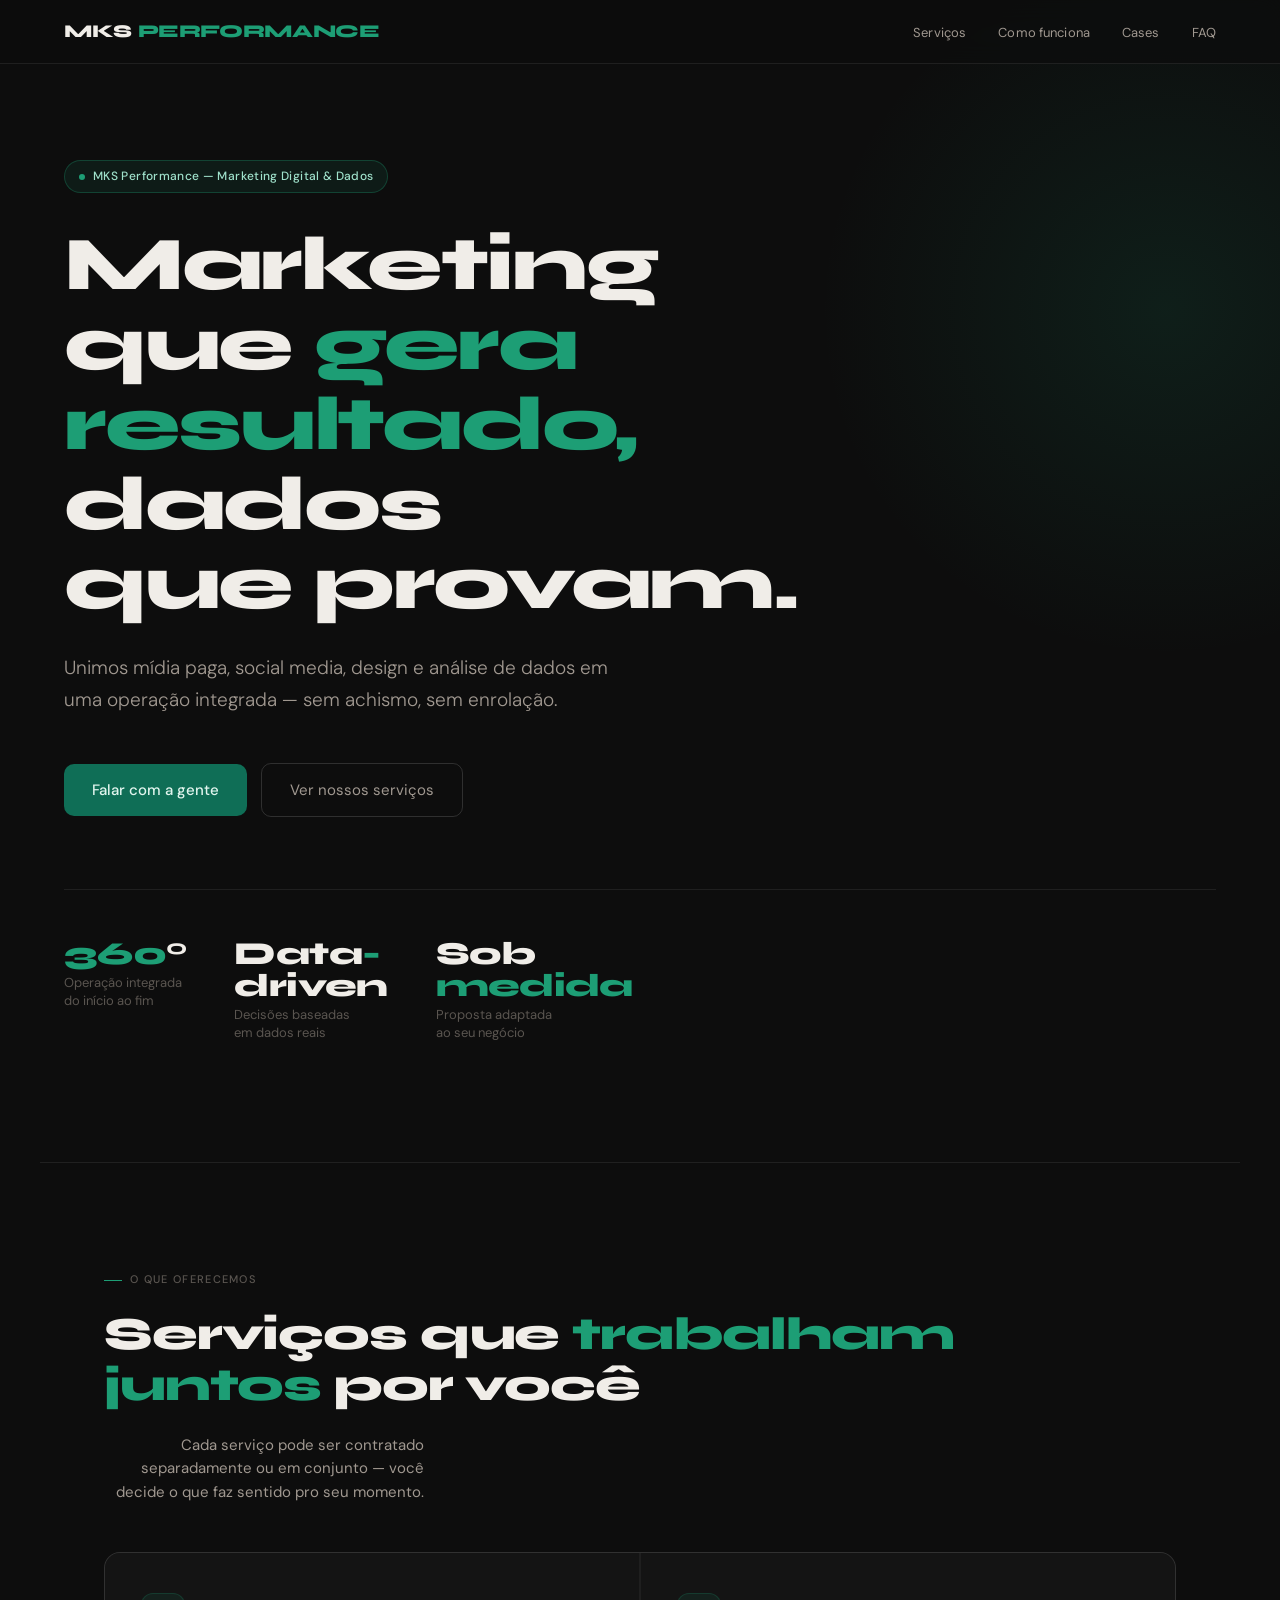
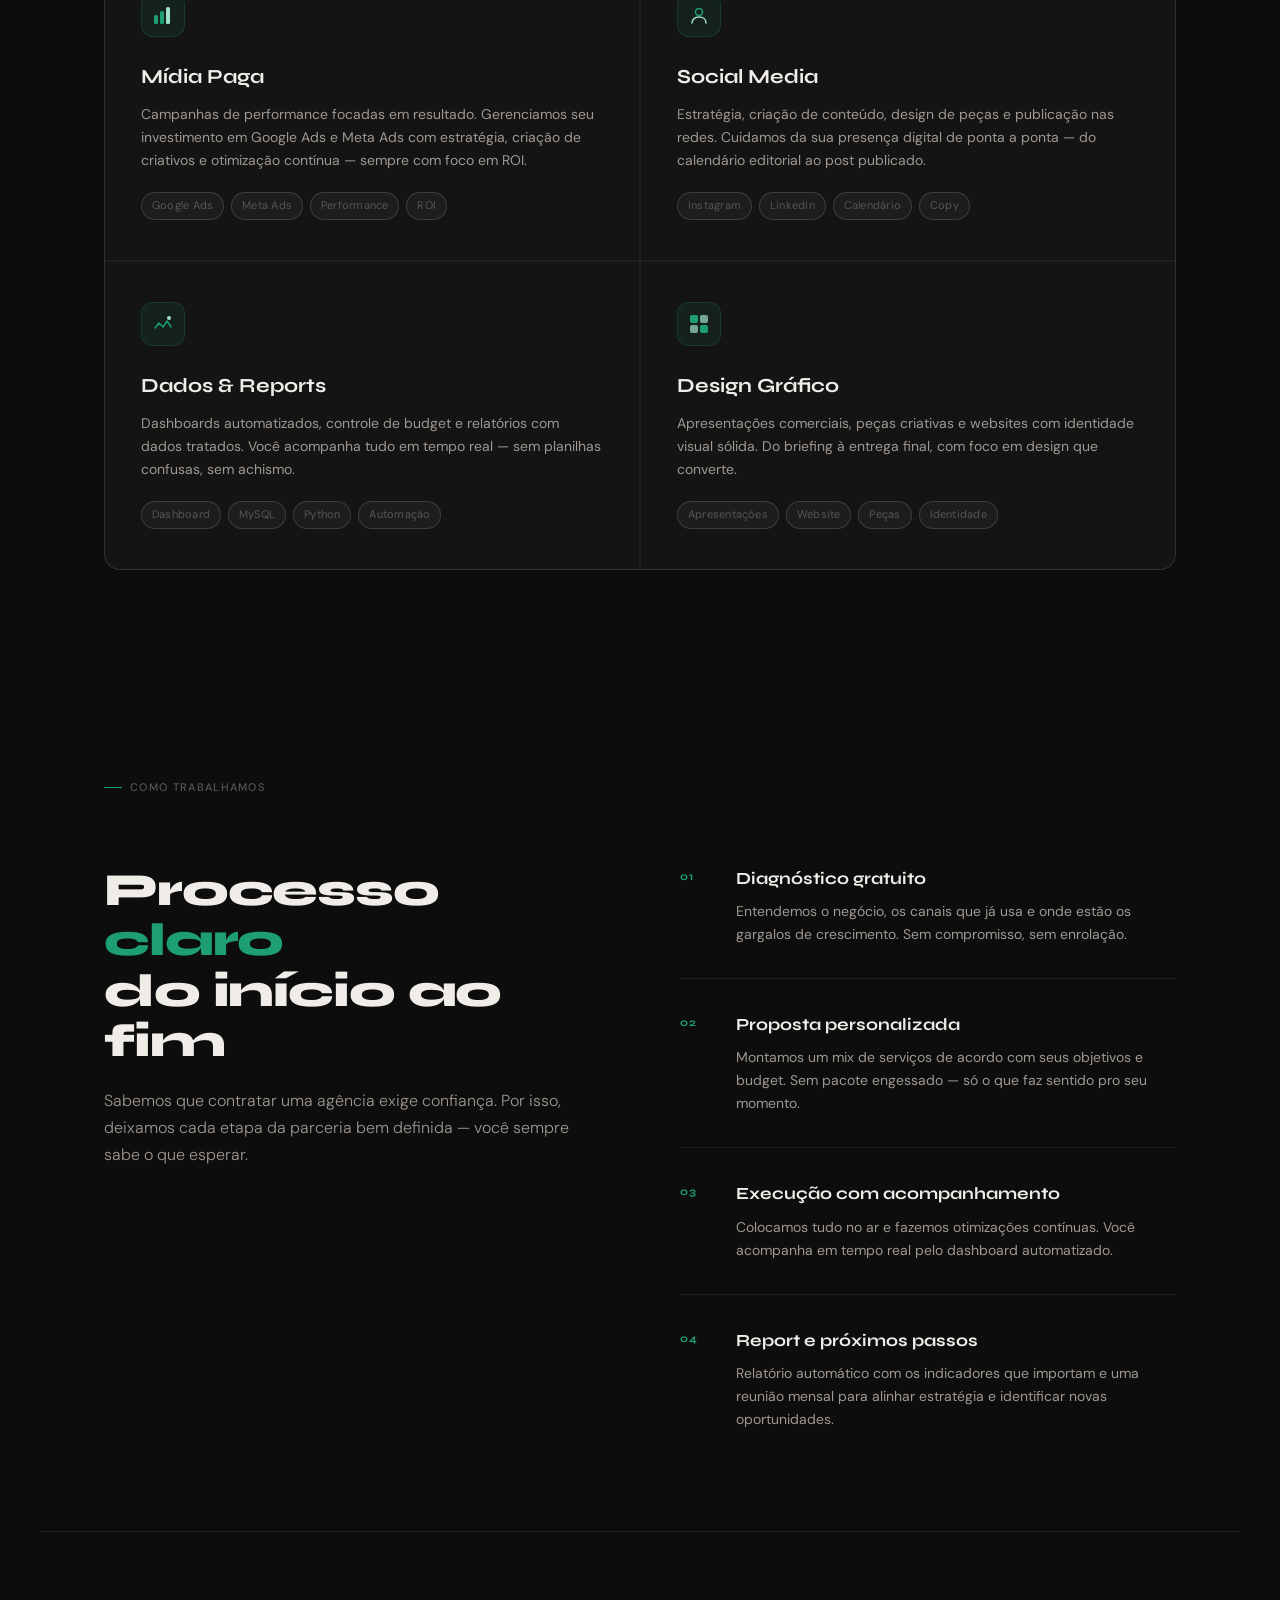
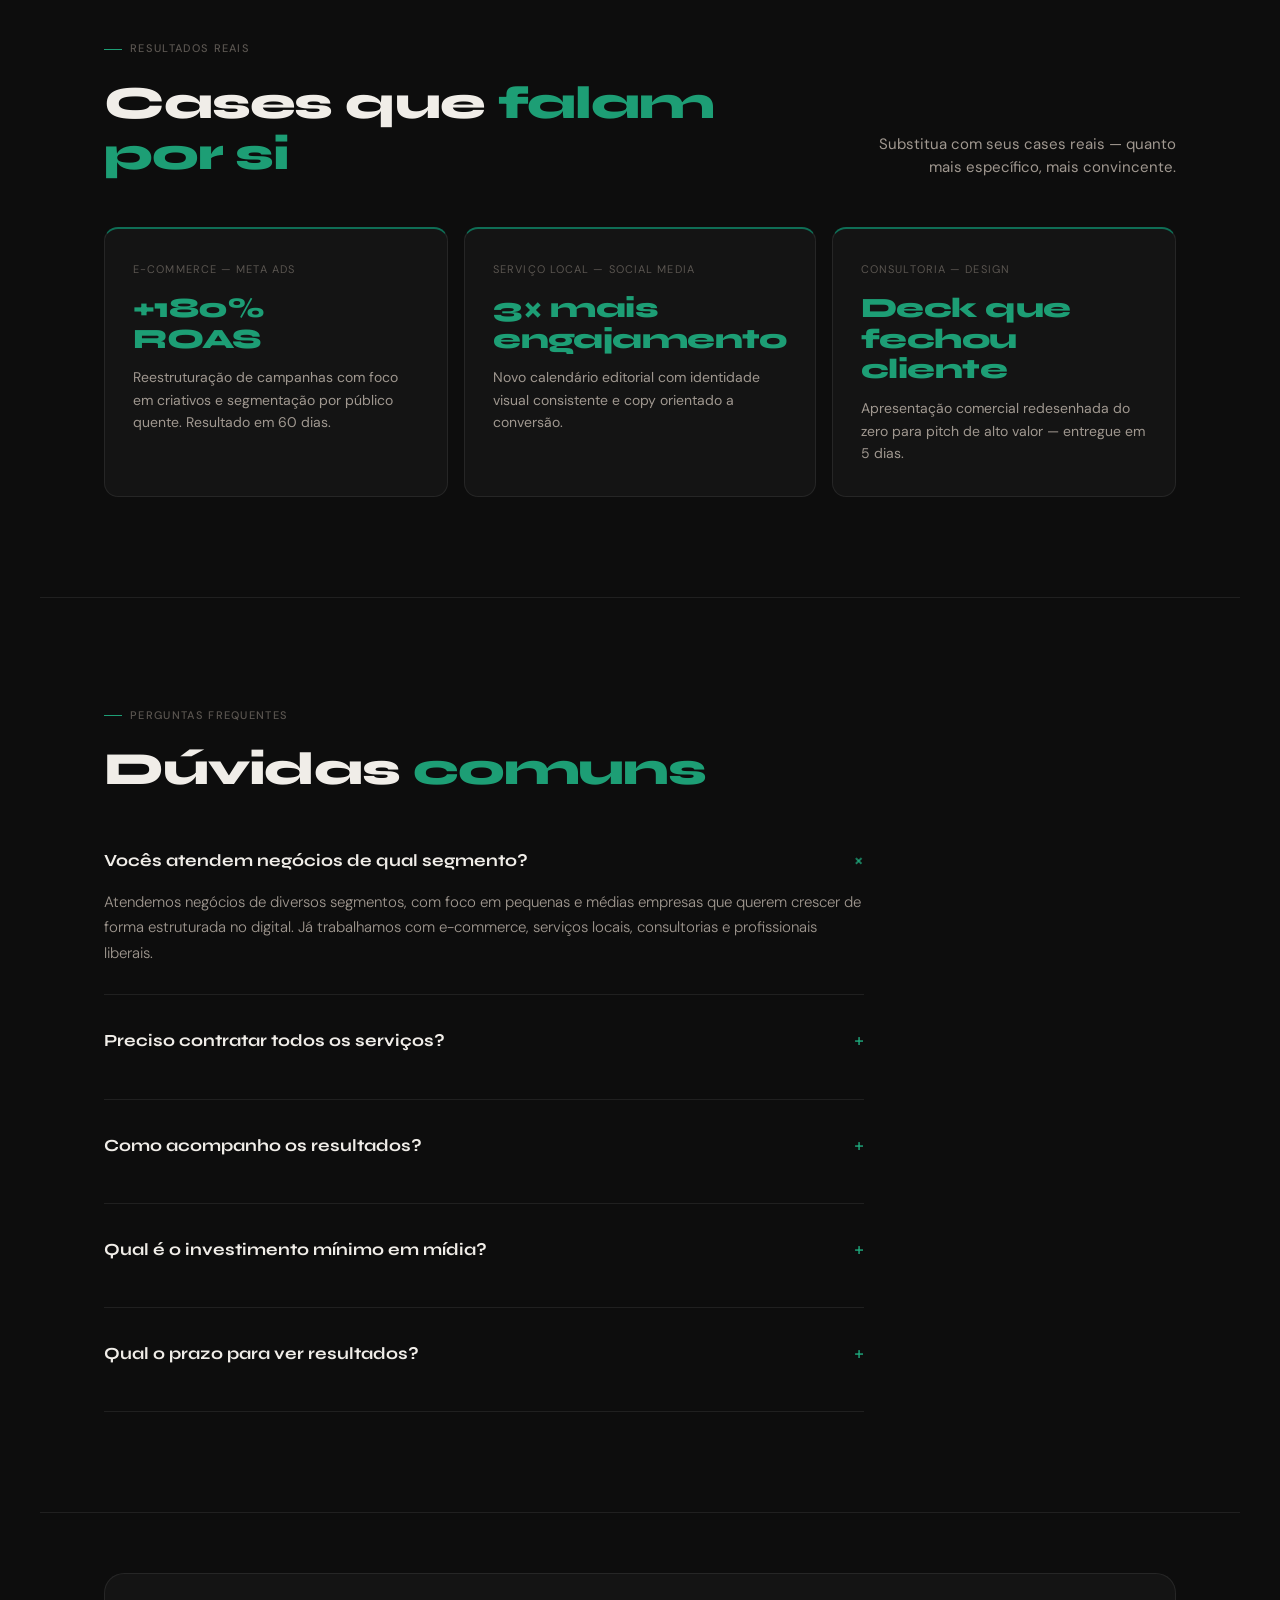
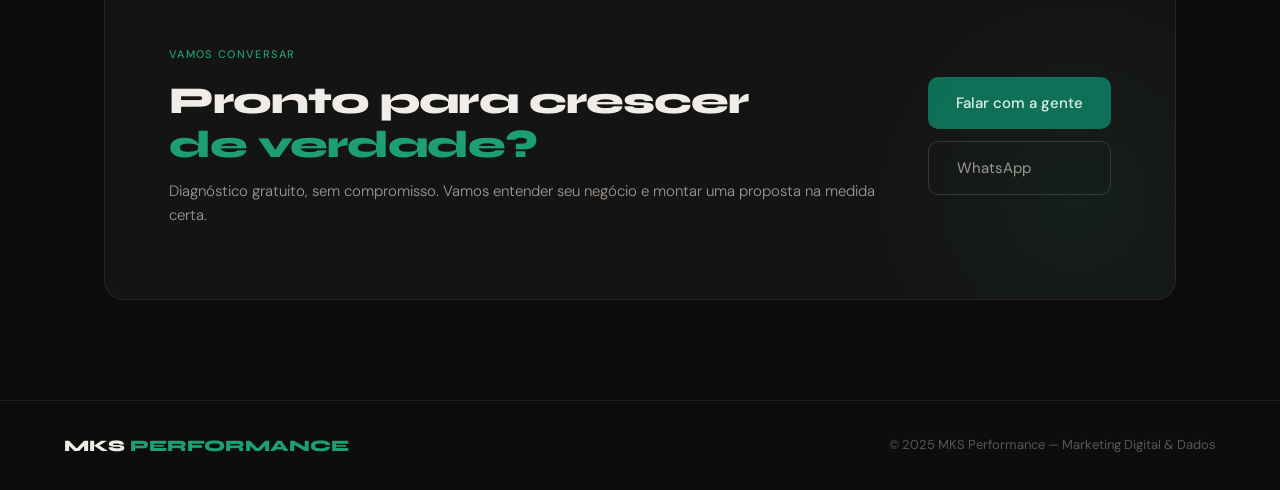
==== commit e041dea9: "Correção e implementação do botão de Menu" ====
--- a/index.html
+++ b/index.html
@@ -95,6 +95,15 @@
 
     .nav-cta:hover { background: var(--green-400); }
 
+    .menu-toggle {
+      display: none;
+      background: none;
+      border: none;
+      color: var(--text-primary);
+      font-size: 22px;
+      cursor: pointer;
+    }
+
     /* ── LAYOUT ── */
     section {
       padding: 100px 5vw;
@@ -686,6 +695,9 @@
     @media (max-width: 768px) {
       nav { padding: 0 24px; }
       .nav-links { display: none; }
+      .nav-links.active {
+        display: flex;
+      }
 
       section { padding: 72px 24px; }
       #hero { padding-top: 120px; padding-bottom: 72px; }
@@ -709,6 +721,27 @@
 
       .hero-stats { gap: 28px; }
       .section-note { text-align: left; max-width: 100%; }
+      .nav-links {
+        position: fixed;
+        top: 64px;
+        right: -100%;
+        width: 220px;
+        height: calc(100vh - 64px);
+        background: var(--dark-surface);
+        flex-direction: column;
+        padding: 24px;
+        gap: 20px;
+        transition: right 0.3s ease;
+      }
+
+      .nav-links.active {
+        right: 0;
+      }
+
+      .menu-toggle {
+        display: block;
+      }
+
     }
   </style>
 </head>
@@ -723,8 +756,12 @@
       <li><a href="#cases">Cases</a></li>
       <li><a href="#faq">FAQ</a></li>
     </ul>
-    <a href="contato.html" class="btn-primary">Falar com a gente</a>
+
+    <button class="menu-toggle" onclick="toggleMenu()">☰</button>
+
   </nav>
+  
+  <div class="menu-overlay"></div>
 
   <!-- HERO -->
   <section id="hero" class="full-bleed">
@@ -739,6 +776,7 @@
         Unimos mídia paga, social media, design e análise de dados em uma operação integrada — sem achismo, sem enrolação.
       </p>
       <div class="hero-cta-row fade-up">
+        <a href="contato.html" class="btn-primary">Falar com a gente</a>
         <a href="#servicos" class="btn-ghost">Ver nossos serviços</a>
       </div>
       <div class="hero-stats fade-up">
@@ -973,10 +1011,42 @@
     <p>© 2025 MKS Performance — Marketing Digital &amp; Dados</p>
   </footer>
 
+
+
   <script>
+    function toggleMenu() {
+      const nav = document.querySelector('.nav-links');
+      const overlay = document.querySelector('.menu-overlay');
+
+      nav.classList.toggle('active');
+
+      if (overlay) {
+        overlay.classList.toggle('active');
+      }
+    }
+
+    function closeMenu() {
+      const nav = document.querySelector('.nav-links');
+      const overlay = document.querySelector('.menu-overlay');
+
+      if (nav) nav.classList.remove('active');
+      if (overlay) overlay.classList.remove('active');
+    }
+
     function toggleFaq(el) {
       const item = el.parentElement;
       item.classList.toggle('open');
+    }
+
+    // Fecha menu ao clicar em qualquer link
+    document.querySelectorAll('.nav-links a').forEach(link => {
+      link.addEventListener('click', closeMenu);
+    });
+
+    // Fecha menu ao clicar fora (overlay)
+    const overlay = document.querySelector('.menu-overlay');
+    if (overlay) {
+      overlay.addEventListener('click', closeMenu);
     }
 
     // Intersection Observer para animações ao scroll
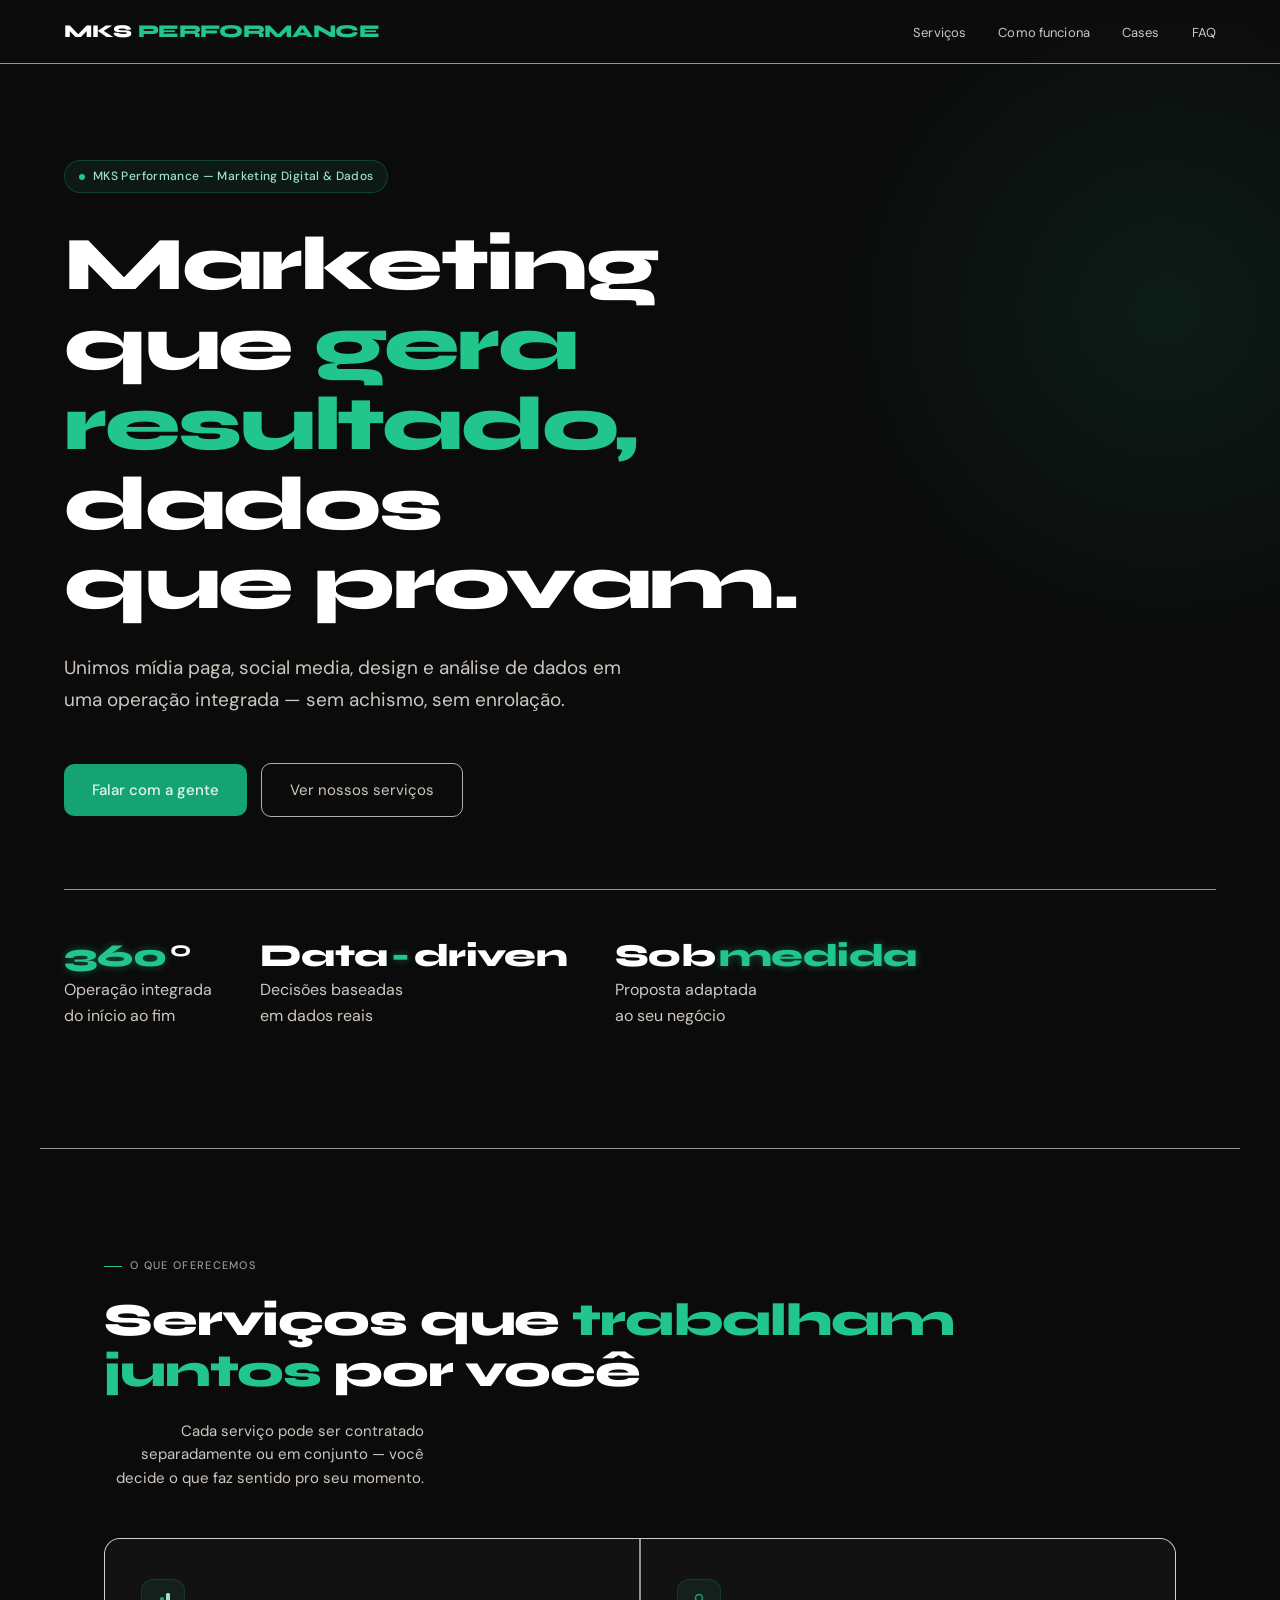
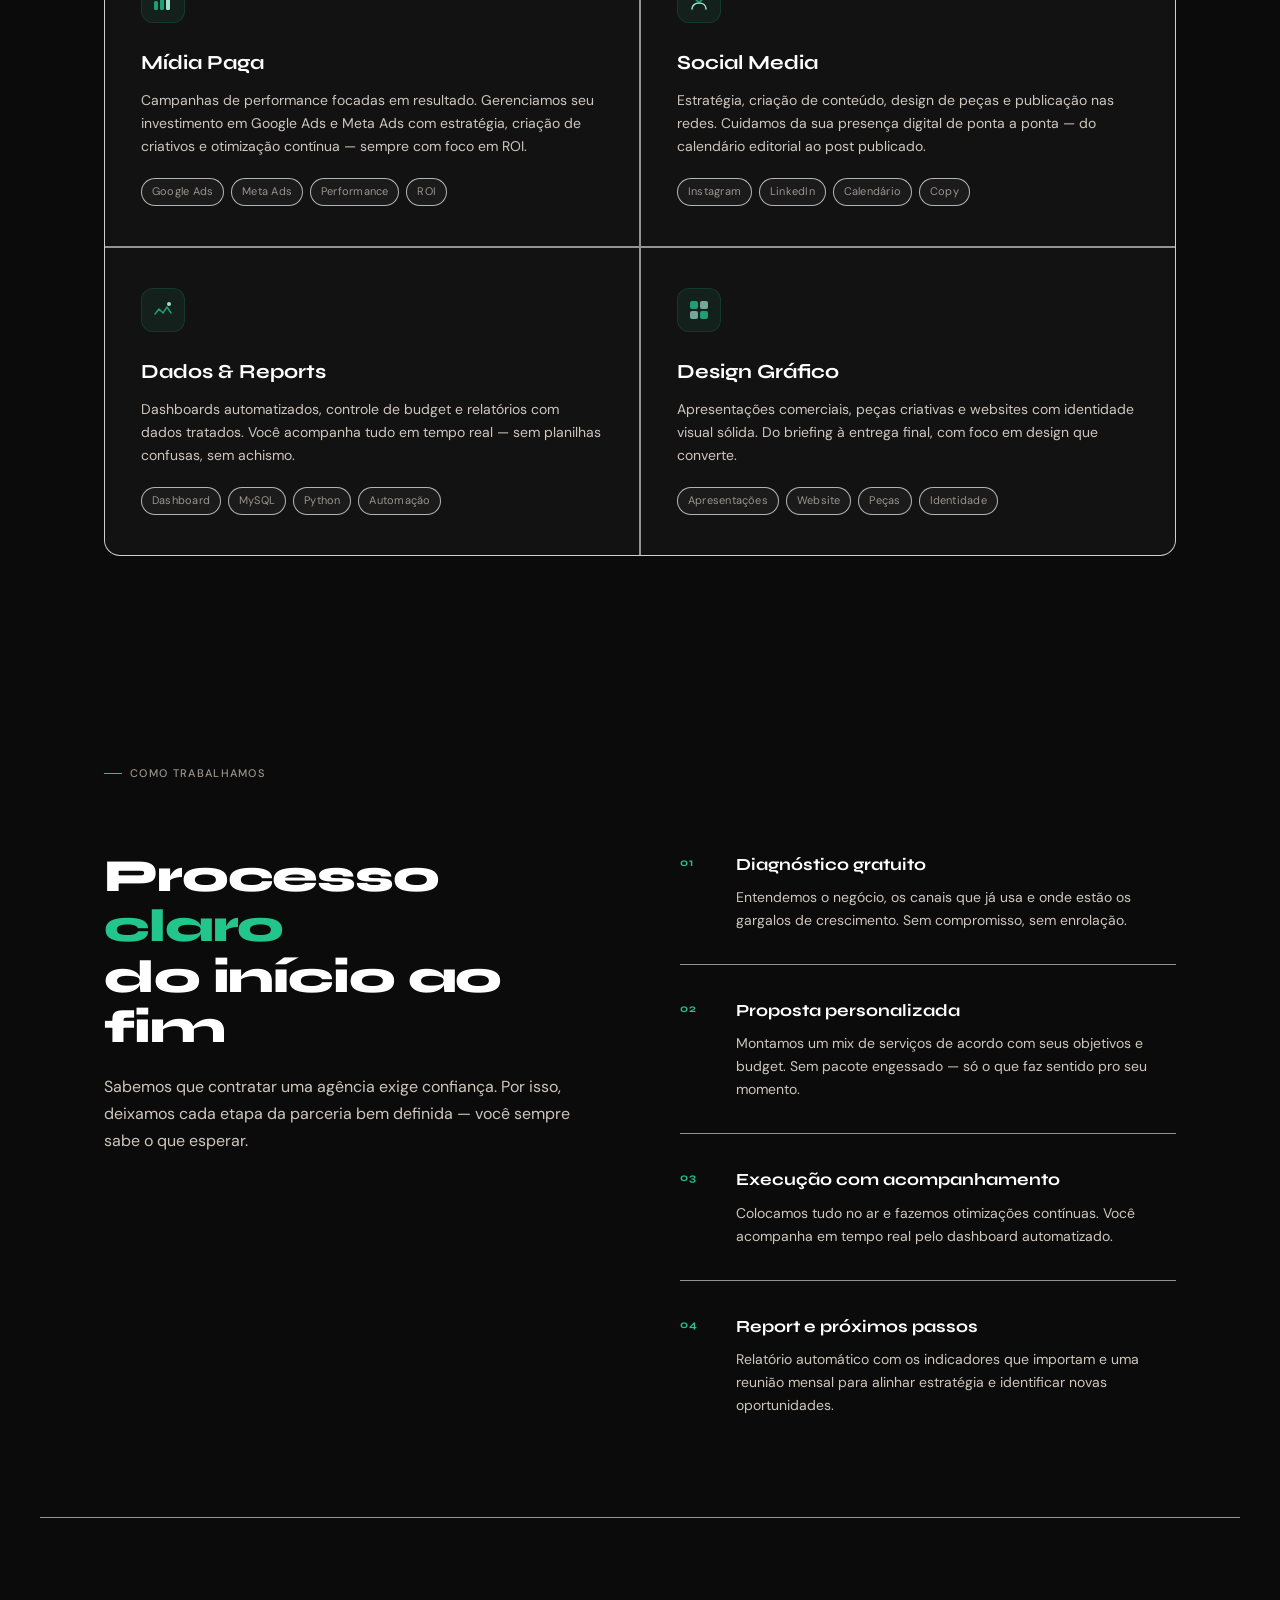
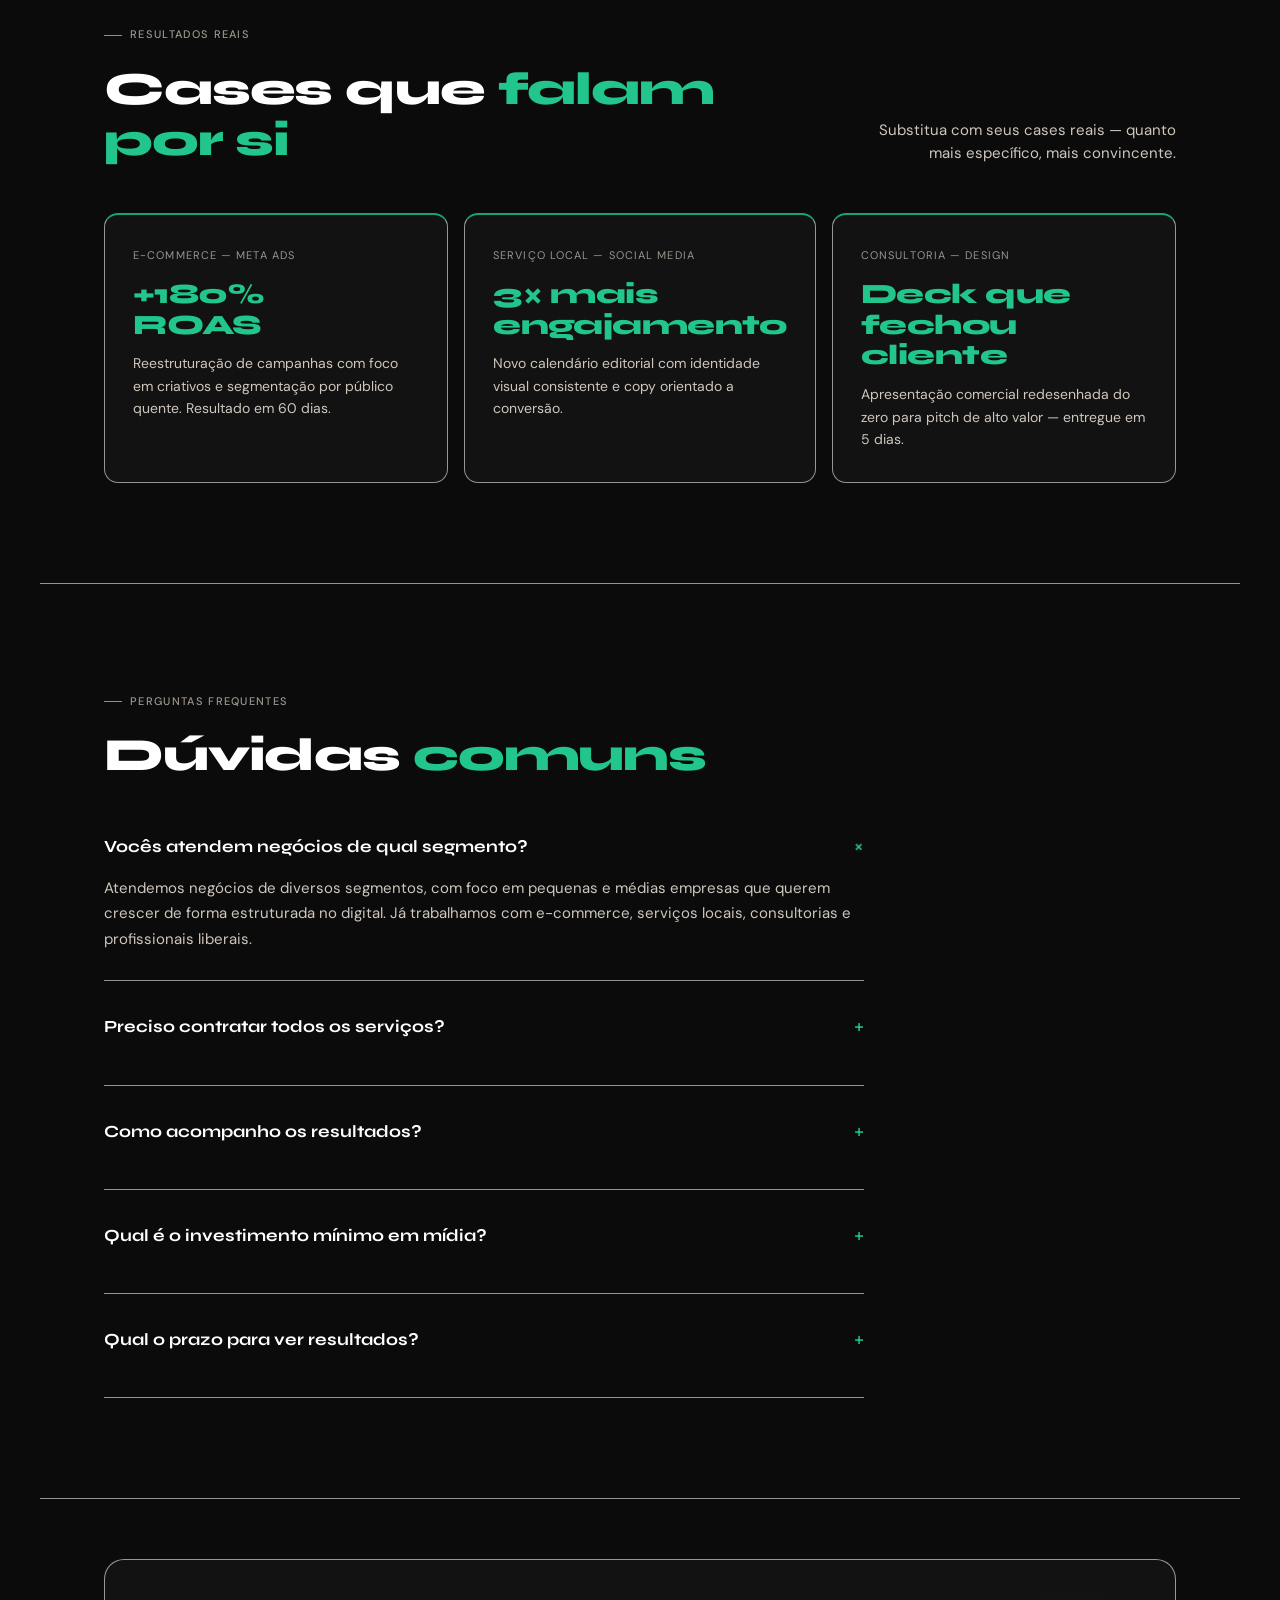
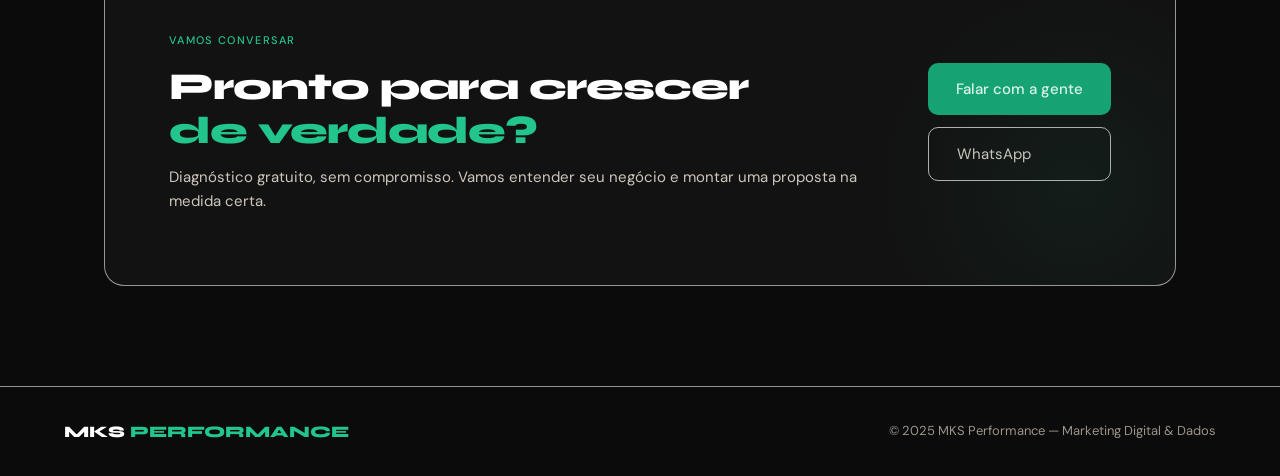
==== commit c0eb7fca: "Update index.html" ====
--- a/index.html
+++ b/index.html
@@ -13,18 +13,21 @@
     :root {
       --green-50: #E1F5EE;
       --green-100: #9FE1CB;
-      --green-400: #1D9E75;
-      --green-600: #0F6E56;
-      --green-800: #085041;
-      --green-900: #04342C;
-      --dark-bg: #0d0d0d;
-      --dark-surface: #141414;
-      --dark-surface2: #1a1a1a;
-      --dark-border: rgba(255,255,255,0.08);
-      --dark-border-strong: rgba(255,255,255,0.14);
-      --text-primary: #f0ede8;
-      --text-secondary: #a09890;
-      --text-muted: #5a5550;
+      --green-400: #22c58b; /* mais vivo */
+      --green-600: #16a374;
+      --green-800: #0f7a5c;
+      --green-900: #0a5c47;
+
+      --dark-bg: #0b0b0b;
+      --dark-surface: #121212;
+      --dark-surface2: #181818;
+
+      --dark-border: rgba(255, 255, 255, 0.56);
+      --dark-border-strong: rgba(255, 255, 255, 0.676);
+
+      --text-primary: #ffffff;
+      --text-secondary: #cfc7be; /* MAIS CLARO */
+      --text-muted: #9b948c; /* MAIS VISÍVEL */
     }
 
     html { scroll-behavior: smooth; }
@@ -104,6 +107,28 @@
       cursor: pointer;
     }
 
+    .menu-overlay {
+      display: none;
+      position: fixed;
+      top: 0;
+      left: 0;
+      width: 100%;
+      height: 100%;
+      background: rgba(0, 0, 0, 0.5);
+      z-index: 99;
+      backdrop-filter: blur(4px);
+      animation: fadeIn 0.2s ease;
+    }
+
+    .menu-overlay.active {
+      display: block;
+    }
+
+    @keyframes fadeIn {
+      from { opacity: 0; }
+      to { opacity: 1; }
+    }
+
     /* ── LAYOUT ── */
     section {
       padding: 100px 5vw;
@@ -144,6 +169,11 @@
       width: 18px;
       height: 1px;
       background: var(--green-400);
+    }
+
+    /* Scroll margin para âncoras internas (fix do nav fixa) */
+    #hero, #servicos, #processo, #cases, #faq, #contato {
+      scroll-margin-top: 80px;
     }
 
     /* ── HERO ── */
@@ -214,7 +244,7 @@
       line-height: 1.65;
       max-width: 560px;
       margin-bottom: 48px;
-      font-weight: 300;
+      font-weight: 400;
     }
 
     .hero-cta-row {
@@ -257,6 +287,16 @@
     }
 
     .btn-ghost:hover { color: var(--text-primary); border-color: rgba(255,255,255,0.25); }
+    
+    .hero-stat {
+      min-width: 140px;
+    }
+
+    .hero-stat-num {
+      display: flex;
+      align-items: baseline;
+      gap: 4px;
+    }
 
     .hero-stats {
       display: flex;
@@ -265,6 +305,7 @@
       padding-top: 48px;
       border-top: 0.5px solid var(--dark-border);
       flex-wrap: wrap;
+      align-items: flex-start; /* garante alinhamento consistente */
     }
 
     .hero-stat-num {
@@ -273,16 +314,18 @@
       font-weight: 800;
       color: var(--text-primary);
       letter-spacing: -0.02em;
-      line-height: 1;
+      line-height: 1.1;
       margin-bottom: 4px;
     }
 
-    .hero-stat-num span { color: var(--green-400); }
+    .hero-stat-num span {
+      color: var(--green-400);
+      text-shadow: 0 0 8px rgba(34,197,139,0.4);
+    }
 
     .hero-stat-label {
-      font-size: 13px;
-      color: var(--text-muted);
-      line-height: 1.4;
+      color: var(--text-secondary);
+      font-weight: 400;
     }
 
     /* ── DIFERENCIAIS ── */
@@ -441,7 +484,7 @@
       color: var(--text-secondary);
       line-height: 1.7;
       margin-top: 20px;
-      font-weight: 300;
+      font-weight: 400;
     }
 
     .process-steps {
@@ -563,7 +606,7 @@
     .faq-q::after {
       content: '+';
       font-size: 22px;
-      font-weight: 300;
+      font-weight: 400;
       color: var(--green-400);
       flex-shrink: 0;
       transition: transform 0.2s;
@@ -576,7 +619,7 @@
       color: var(--text-secondary);
       line-height: 1.7;
       display: none;
-      font-weight: 300;
+      font-weight: 400;
     }
 
     .faq-item.open .faq-a { display: block; }
@@ -637,7 +680,7 @@
       font-size: 15px;
       color: var(--text-secondary);
       line-height: 1.6;
-      font-weight: 300;
+      font-weight: 400;
     }
 
     .cta-actions {
@@ -719,7 +762,10 @@
 
       .cta-actions { flex-direction: row; flex-wrap: wrap; }
 
-      .hero-stats { gap: 28px; }
+      .hero-stats { 
+        gap: 24px;
+        flex-direction: column;
+      }
       .section-note { text-align: left; max-width: 100%; }
       .nav-links {
         position: fixed;
@@ -732,6 +778,8 @@
         padding: 24px;
         gap: 20px;
         transition: right 0.3s ease;
+        border-left: 0.5px solid var(--dark-border);
+        box-shadow: -2px 0 20px rgba(0, 0, 0, 0.5);
       }
 
       .nav-links.active {
@@ -742,6 +790,13 @@
         display: block;
       }
 
+    }
+
+    /* Responsivo para tablet (1024px) */
+    @media (max-width: 1024px) and (min-width: 768px) {
+      .cases-grid {
+        grid-template-columns: repeat(2, 1fr);
+      }
     }
   </style>
 </head>
@@ -780,16 +835,18 @@
         <a href="#servicos" class="btn-ghost">Ver nossos serviços</a>
       </div>
       <div class="hero-stats fade-up">
-        <div>
+        <div class="hero-stat">
           <div class="hero-stat-num"><span>360</span>°</div>
           <div class="hero-stat-label">Operação integrada<br>do início ao fim</div>
         </div>
-        <div>
-          <div class="hero-stat-num">Data<span>-</span><br>driven</div>
+
+        <div class="hero-stat">
+          <div class="hero-stat-num">Data<span>-</span>driven</div>
           <div class="hero-stat-label">Decisões baseadas<br>em dados reais</div>
         </div>
-        <div>
-          <div class="hero-stat-num">Sob<br><span>medida</span></div>
+
+        <div class="hero-stat">
+          <div class="hero-stat-num">Sob <span>medida</span></div>
           <div class="hero-stat-label">Proposta adaptada<br>ao seu negócio</div>
         </div>
       </div>
@@ -1000,7 +1057,7 @@
       </div>
       <div class="cta-actions">
         <a href="contato.html" class="btn-primary">Falar com a gente</a>
-        <a href="https://wa.me/55XXXXXXXXXXX" class="btn-ghost">WhatsApp</a>
+        <a href="https://wa.me/551145678901" class="btn-ghost">WhatsApp</a>
       </div>
     </div>
   </section>
